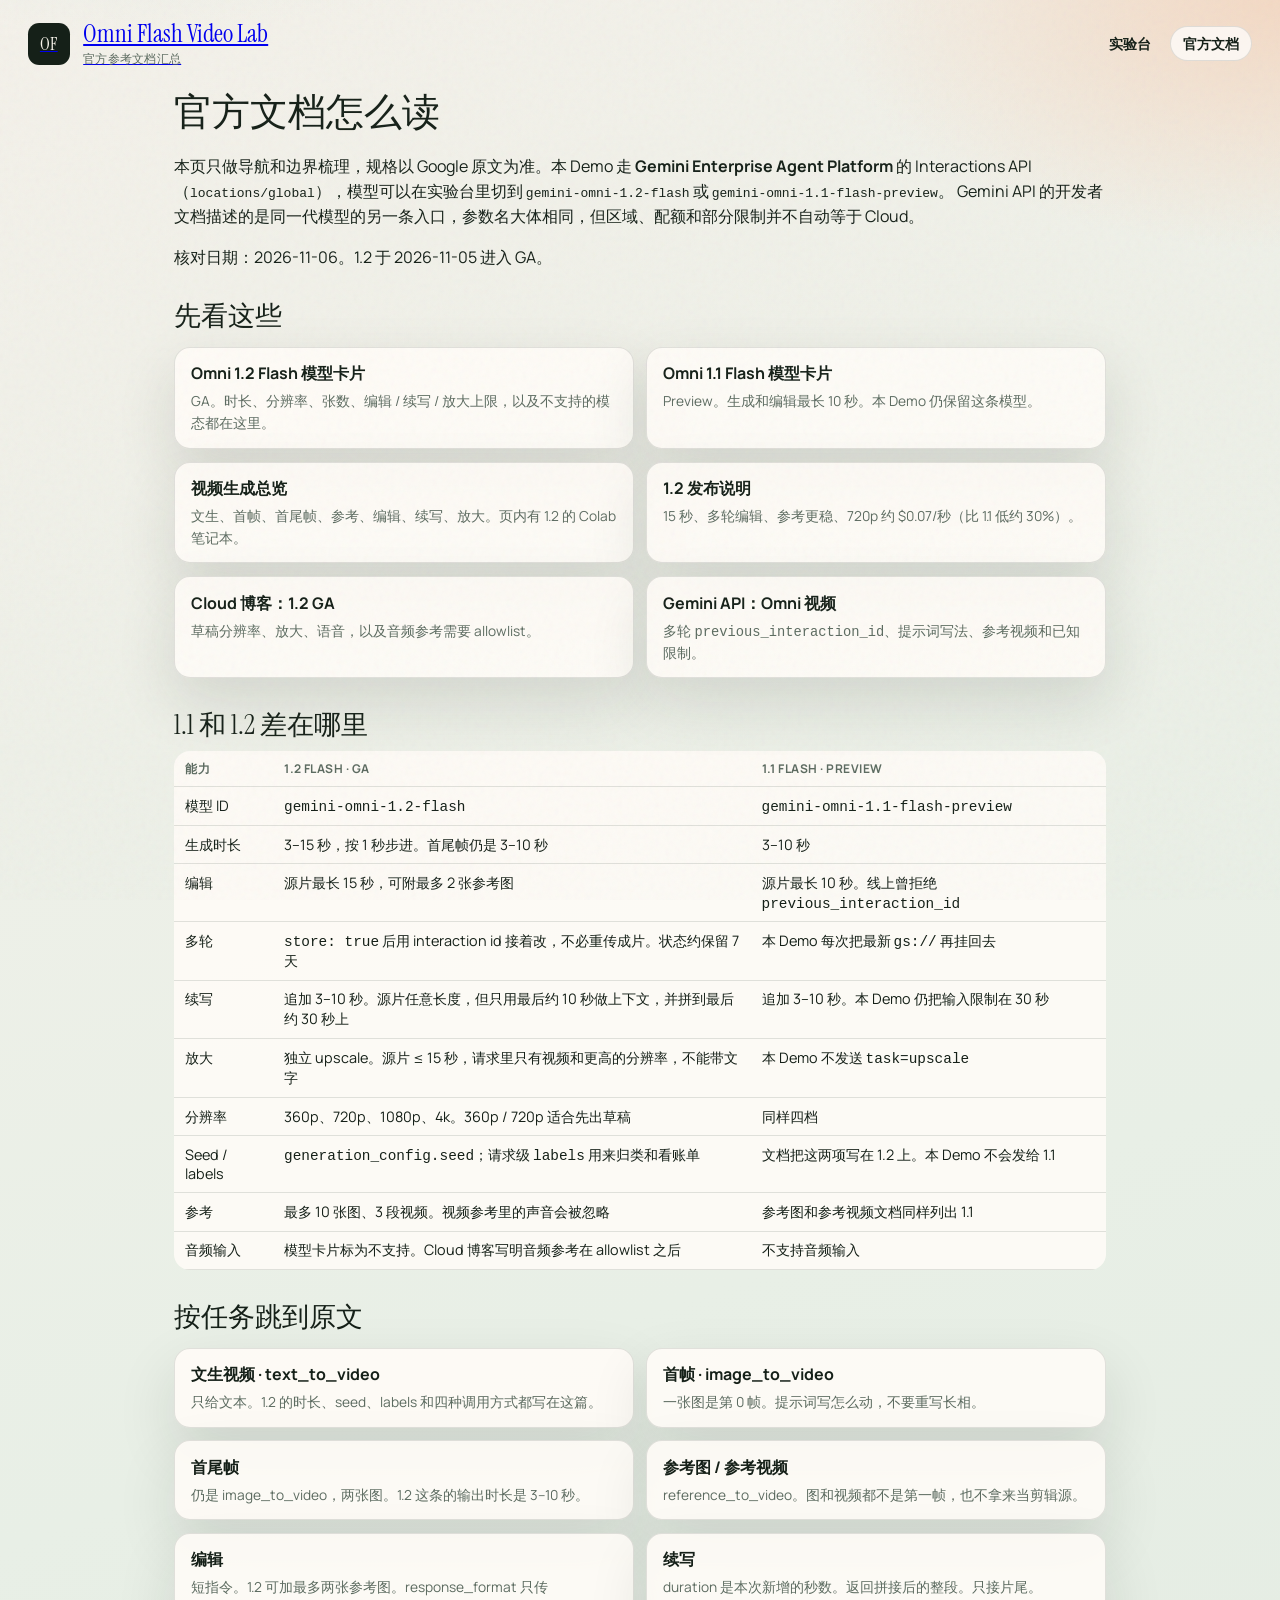
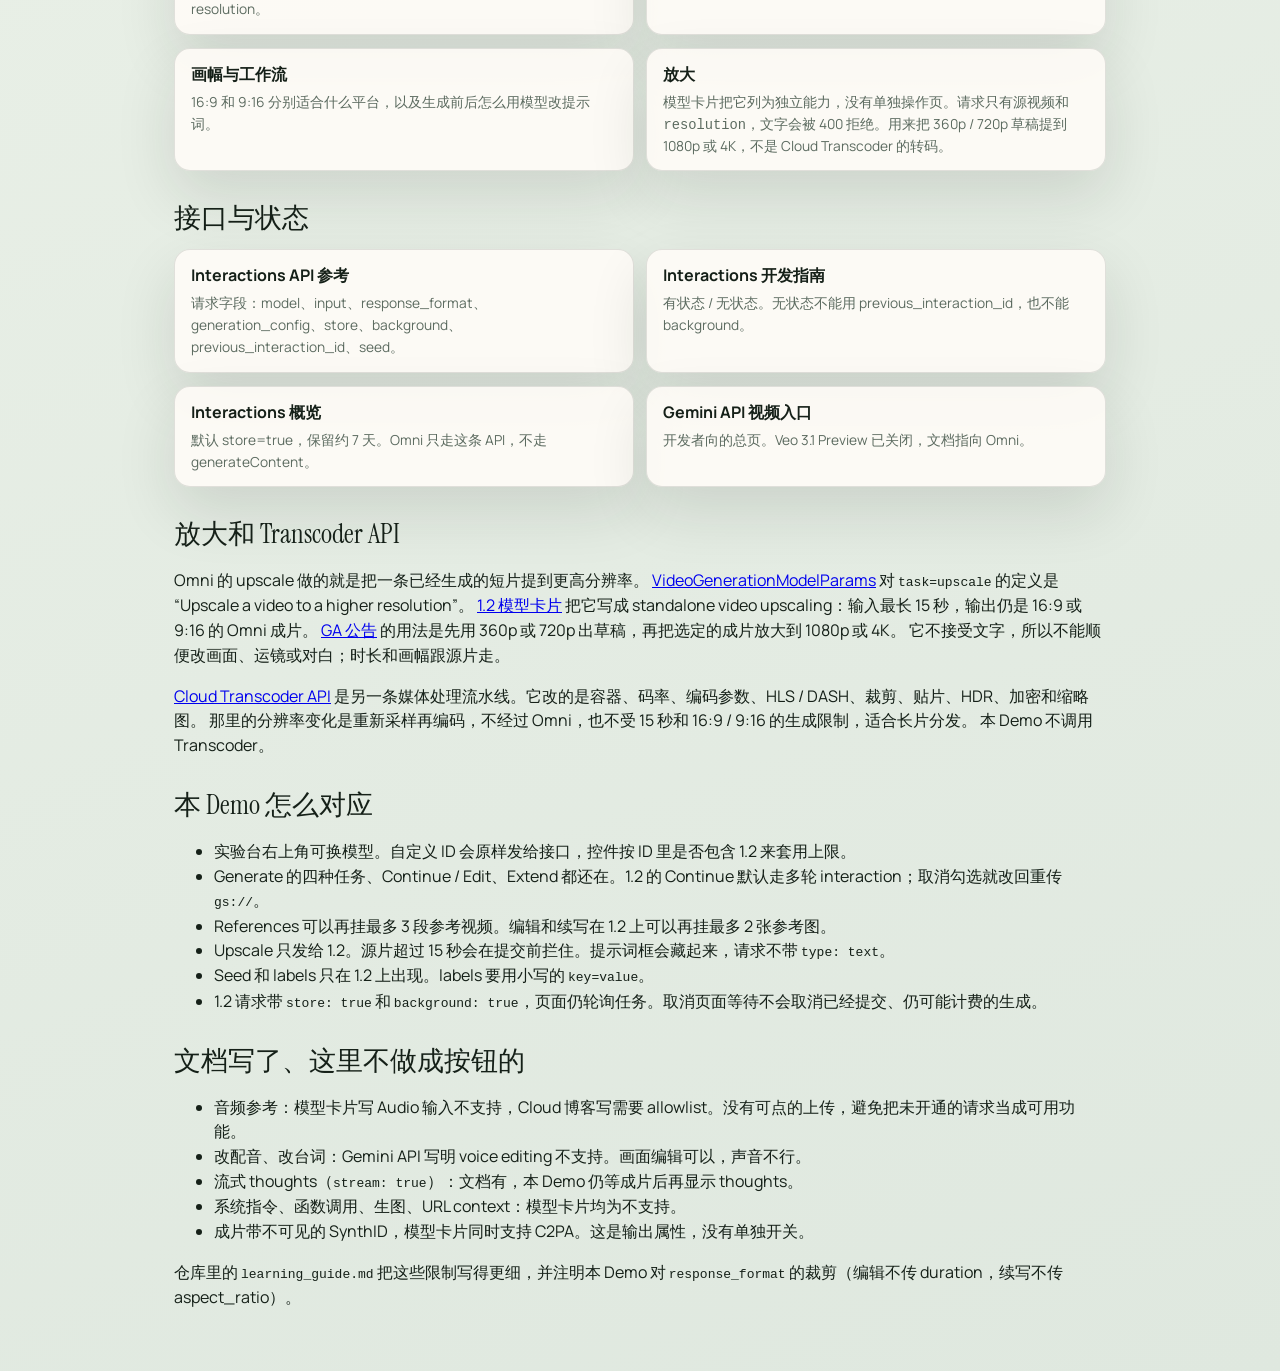
==== static/docs.html @ 8263280c "Add Omni 1.2 Flash support, docs hub, and out-of-order mode isolation. Default to gemini-omni-1.2-fl" ====
<!DOCTYPE html>
<html lang="zh-CN">
  <head>
    <meta charset="UTF-8" />
    <meta name="viewport" content="width=device-width, initial-scale=1" />
    <title>Omni 官方文档 · Video Lab</title>
    <link rel="preconnect" href="https://fonts.googleapis.com" />
    <link rel="preconnect" href="https://fonts.gstatic.com" crossorigin />
    <link
      href="https://fonts.googleapis.com/css2?family=Instrument+Serif:ital@0;1&family=Manrope:wght@400;500;600;700&display=swap"
      rel="stylesheet"
    />
    <link rel="stylesheet" href="/static/style.css?v=21" />
  </head>
  <body>
    <div class="noise" aria-hidden="true"></div>
    <header class="top">
      <div class="brand">
        <a class="brand" href="/">
          <span class="brand-mark">OF</span>
          <div>
            <p class="brand-name">Omni Flash Video Lab</p>
            <p class="brand-sub">官方参考文档汇总</p>
          </div>
        </a>
      </div>
      <nav class="site-nav" aria-label="页面">
        <a href="/">实验台</a>
        <a href="/docs" aria-current="page">官方文档</a>
      </nav>
    </header>

    <article class="docs">
      <h1>官方文档怎么读</h1>
      <p>
        本页只做导航和边界梳理，规格以 Google 原文为准。本 Demo 走
        <strong>Gemini Enterprise Agent Platform</strong> 的 Interactions API
        （<code>locations/global</code>），模型可以在实验台里切到
        <code>gemini-omni-1.2-flash</code> 或 <code>gemini-omni-1.1-flash-preview</code>。
        Gemini API 的开发者文档描述的是同一代模型的另一条入口，参数名大体相同，但区域、配额和部分限制并不自动等于 Cloud。
      </p>
      <p>
        核对日期：2026-11-06。1.2 于 2026-11-05 进入 GA。
      </p>

      <h2>先看这些</h2>
      <div class="doc-grid">
        <a class="doc-card" href="https://docs.cloud.google.com/gemini-enterprise-agent-platform/models/gemini/omni-1-2-flash" target="_blank" rel="noreferrer">
          <strong>Omni 1.2 Flash 模型卡片</strong>
          <span>GA。时长、分辨率、张数、编辑 / 续写 / 放大上限，以及不支持的模态都在这里。</span>
        </a>
        <a class="doc-card" href="https://docs.cloud.google.com/gemini-enterprise-agent-platform/models/gemini/omni-1-1-flash" target="_blank" rel="noreferrer">
          <strong>Omni 1.1 Flash 模型卡片</strong>
          <span>Preview。生成和编辑最长 10 秒。本 Demo 仍保留这条模型。</span>
        </a>
        <a class="doc-card" href="https://docs.cloud.google.com/gemini-enterprise-agent-platform/models/video/overview" target="_blank" rel="noreferrer">
          <strong>视频生成总览</strong>
          <span>文生、首帧、首尾帧、参考、编辑、续写、放大。页内有 1.2 的 Colab 笔记本。</span>
        </a>
        <a class="doc-card" href="https://blog.google/innovation-and-ai/technology/developers-tools/introducing-gemini-omni-1-2-flash/" target="_blank" rel="noreferrer">
          <strong>1.2 发布说明</strong>
          <span>15 秒、多轮编辑、参考更稳、720p 约 $0.07/秒（比 1.1 低约 30%）。</span>
        </a>
        <a class="doc-card" href="https://cloud.google.com/blog/products/ai-machine-learning/gemini-omni-1-2-flash-generally-available" target="_blank" rel="noreferrer">
          <strong>Cloud 博客：1.2 GA</strong>
          <span>草稿分辨率、放大、语音，以及音频参考需要 allowlist。</span>
        </a>
        <a class="doc-card" href="https://ai.google.dev/gemini-api/docs/omni" target="_blank" rel="noreferrer">
          <strong>Gemini API：Omni 视频</strong>
          <span>多轮 <code>previous_interaction_id</code>、提示词写法、参考视频和已知限制。</span>
        </a>
      </div>

      <h2>1.1 和 1.2 差在哪里</h2>
      <div class="table-scroll">
      <table>
        <thead>
          <tr>
            <th>能力</th>
            <th>1.2 Flash · GA</th>
            <th>1.1 Flash · Preview</th>
          </tr>
        </thead>
        <tbody>
          <tr>
            <td>模型 ID</td>
            <td><code>gemini-omni-1.2-flash</code></td>
            <td><code>gemini-omni-1.1-flash-preview</code></td>
          </tr>
          <tr>
            <td>生成时长</td>
            <td>3–15 秒，按 1 秒步进。首尾帧仍是 3–10 秒</td>
            <td>3–10 秒</td>
          </tr>
          <tr>
            <td>编辑</td>
            <td>源片最长 15 秒，可附最多 2 张参考图</td>
            <td>源片最长 10 秒。线上曾拒绝 <code>previous_interaction_id</code></td>
          </tr>
          <tr>
            <td>多轮</td>
            <td><code>store: true</code> 后用 interaction id 接着改，不必重传成片。状态约保留 7 天</td>
            <td>本 Demo 每次把最新 <code>gs://</code> 再挂回去</td>
          </tr>
          <tr>
            <td>续写</td>
            <td>追加 3–10 秒。源片任意长度，但只用最后约 10 秒做上下文，并拼到最后约 30 秒上</td>
            <td>追加 3–10 秒。本 Demo 仍把输入限制在 30 秒</td>
          </tr>
          <tr>
            <td>放大</td>
            <td>独立 upscale。源片 ≤ 15 秒，请求里只有视频和更高的分辨率，不能带文字</td>
            <td>本 Demo 不发送 <code>task=upscale</code></td>
          </tr>
          <tr>
            <td>分辨率</td>
            <td>360p、720p、1080p、4k。360p / 720p 适合先出草稿</td>
            <td>同样四档</td>
          </tr>
          <tr>
            <td>Seed / labels</td>
            <td><code>generation_config.seed</code>；请求级 <code>labels</code> 用来归类和看账单</td>
            <td>文档把这两项写在 1.2 上。本 Demo 不会发给 1.1</td>
          </tr>
          <tr>
            <td>参考</td>
            <td>最多 10 张图、3 段视频。视频参考里的声音会被忽略</td>
            <td>参考图和参考视频文档同样列出 1.1</td>
          </tr>
          <tr>
            <td>音频输入</td>
            <td>模型卡片标为不支持。Cloud 博客写明音频参考在 allowlist 之后</td>
            <td>不支持音频输入</td>
          </tr>
        </tbody>
      </table>
      </div>

      <h2>按任务跳到原文</h2>
      <div class="doc-grid">
        <a class="doc-card" href="https://docs.cloud.google.com/gemini-enterprise-agent-platform/models/video/generate-videos-from-text" target="_blank" rel="noreferrer">
          <strong>文生视频 · text_to_video</strong>
          <span>只给文本。1.2 的时长、seed、labels 和四种调用方式都写在这篇。</span>
        </a>
        <a class="doc-card" href="https://docs.cloud.google.com/gemini-enterprise-agent-platform/models/video/generate-videos-from-an-image" target="_blank" rel="noreferrer">
          <strong>首帧 · image_to_video</strong>
          <span>一张图是第 0 帧。提示词写怎么动，不要重写长相。</span>
        </a>
        <a class="doc-card" href="https://docs.cloud.google.com/gemini-enterprise-agent-platform/models/video/generate-videos-from-first-and-last-frames" target="_blank" rel="noreferrer">
          <strong>首尾帧</strong>
          <span>仍是 image_to_video，两张图。1.2 这条的输出时长是 3–10 秒。</span>
        </a>
        <a class="doc-card" href="https://docs.cloud.google.com/gemini-enterprise-agent-platform/models/video/generate-videos-from-references" target="_blank" rel="noreferrer">
          <strong>参考图 / 参考视频</strong>
          <span>reference_to_video。图和视频都不是第一帧，也不拿来当剪辑源。</span>
        </a>
        <a class="doc-card" href="https://docs.cloud.google.com/gemini-enterprise-agent-platform/models/video/edit-videos" target="_blank" rel="noreferrer">
          <strong>编辑</strong>
          <span>短指令。1.2 可加最多两张参考图。response_format 只传 resolution。</span>
        </a>
        <a class="doc-card" href="https://docs.cloud.google.com/gemini-enterprise-agent-platform/models/video/extend-videos" target="_blank" rel="noreferrer">
          <strong>续写</strong>
          <span>duration 是本次新增的秒数。返回拼接后的整段。只接片尾。</span>
        </a>
        <a class="doc-card" href="https://docs.cloud.google.com/gemini-enterprise-agent-platform/models/video/best-practice" target="_blank" rel="noreferrer">
          <strong>画幅与工作流</strong>
          <span>16:9 和 9:16 分别适合什么平台，以及生成前后怎么用模型改提示词。</span>
        </a>
        <a class="doc-card" href="https://docs.cloud.google.com/gemini-enterprise-agent-platform/models/video/overview" target="_blank" rel="noreferrer">
          <strong>放大</strong>
          <span>模型卡片把它列为独立能力，没有单独操作页。请求只有源视频和 <code>resolution</code>，文字会被 400 拒绝。用来把 360p / 720p 草稿提到 1080p 或 4K，不是 Cloud Transcoder 的转码。</span>
        </a>
      </div>

      <h2>接口与状态</h2>
      <div class="doc-grid">
        <a class="doc-card" href="https://docs.cloud.google.com/gemini-enterprise-agent-platform/reference/models/interactions-api" target="_blank" rel="noreferrer">
          <strong>Interactions API 参考</strong>
          <span>请求字段：model、input、response_format、generation_config、store、background、previous_interaction_id、seed。</span>
        </a>
        <a class="doc-card" href="https://docs.cloud.google.com/gemini-enterprise-agent-platform/models/capabilities/interactions/developer-guide" target="_blank" rel="noreferrer">
          <strong>Interactions 开发指南</strong>
          <span>有状态 / 无状态。无状态不能用 previous_interaction_id，也不能 background。</span>
        </a>
        <a class="doc-card" href="https://docs.cloud.google.com/gemini-enterprise-agent-platform/models/capabilities/interactions" target="_blank" rel="noreferrer">
          <strong>Interactions 概览</strong>
          <span>默认 store=true，保留约 7 天。Omni 只走这条 API，不走 generateContent。</span>
        </a>
        <a class="doc-card" href="https://ai.google.dev/gemini-api/docs/video" target="_blank" rel="noreferrer">
          <strong>Gemini API 视频入口</strong>
          <span>开发者向的总页。Veo 3.1 Preview 已关闭，文档指向 Omni。</span>
        </a>
      </div>

      <h2>放大和 Transcoder API</h2>
      <p>
        Omni 的 upscale 做的就是把一条已经生成的短片提到更高分辨率。
        <a href="https://docs.cloud.google.com/gemini-enterprise-agent-platform/reference/rest/Shared.Types/VideoGenerationModelParams" target="_blank" rel="noreferrer">VideoGenerationModelParams</a>
        对 <code>task=upscale</code> 的定义是 “Upscale a video to a higher resolution”。
        <a href="https://docs.cloud.google.com/gemini-enterprise-agent-platform/models/gemini/omni-1-2-flash" target="_blank" rel="noreferrer">1.2 模型卡片</a>
        把它写成 standalone video upscaling：输入最长 15 秒，输出仍是 16:9 或 9:16 的 Omni 成片。
        <a href="https://cloud.google.com/blog/products/ai-machine-learning/gemini-omni-1-2-flash-generally-available" target="_blank" rel="noreferrer">GA 公告</a>
        的用法是先用 360p 或 720p 出草稿，再把选定的成片放大到 1080p 或 4K。
        它不接受文字，所以不能顺便改画面、运镜或对白；时长和画幅跟源片走。
      </p>
      <p>
        <a href="https://docs.cloud.google.com/transcoder/docs/concepts/overview" target="_blank" rel="noreferrer">Cloud Transcoder API</a>
        是另一条媒体处理流水线。它改的是容器、码率、编码参数、HLS / DASH、裁剪、贴片、HDR、加密和缩略图。
        那里的分辨率变化是重新采样再编码，不经过 Omni，也不受 15 秒和 16:9 / 9:16 的生成限制，适合长片分发。
        本 Demo 不调用 Transcoder。
      </p>

      <h2>本 Demo 怎么对应</h2>
      <ul>
        <li>实验台右上角可换模型。自定义 ID 会原样发给接口，控件按 ID 里是否包含 1.2 来套用上限。</li>
        <li>Generate 的四种任务、Continue / Edit、Extend 都还在。1.2 的 Continue 默认走多轮 interaction；取消勾选就改回重传 <code>gs://</code>。</li>
        <li>References 可以再挂最多 3 段参考视频。编辑和续写在 1.2 上可以再挂最多 2 张参考图。</li>
        <li>Upscale 只发给 1.2。源片超过 15 秒会在提交前拦住。提示词框会藏起来，请求不带 <code>type: text</code>。</li>
        <li>Seed 和 labels 只在 1.2 上出现。labels 要用小写的 <code>key=value</code>。</li>
        <li>1.2 请求带 <code>store: true</code> 和 <code>background: true</code>，页面仍轮询任务。取消页面等待不会取消已经提交、仍可能计费的生成。</li>
      </ul>

      <h2>文档写了、这里不做成按钮的</h2>
      <ul>
        <li>音频参考：模型卡片写 Audio 输入不支持，Cloud 博客写需要 allowlist。没有可点的上传，避免把未开通的请求当成可用功能。</li>
        <li>改配音、改台词：Gemini API 写明 voice editing 不支持。画面编辑可以，声音不行。</li>
        <li>流式 thoughts（<code>stream: true</code>）：文档有，本 Demo 仍等成片后再显示 thoughts。</li>
        <li>系统指令、函数调用、生图、URL context：模型卡片均为不支持。</li>
        <li>成片带不可见的 SynthID，模型卡片同时支持 C2PA。这是输出属性，没有单独开关。</li>
      </ul>

      <p>
        仓库里的 <code>learning_guide.md</code> 把这些限制写得更细，并注明本 Demo 对
        <code>response_format</code> 的裁剪（编辑不传 duration，续写不传 aspect_ratio）。
      </p>
    </article>
  </body>
</html>
---- static/style.css ----
:root {
  --ink: #152018;
  --muted: #5c6b60;
  --paper: #e8efe6;
  --panel: rgba(255, 252, 247, 0.88);
  --line: rgba(21, 32, 24, 0.12);
  --accent: #0f6b5c;
  --accent-2: #c45c26;
  --shadow: 0 24px 60px rgba(21, 32, 24, 0.12);
  --radius: 18px;
  --font-display: "Instrument Serif", Georgia, serif;
  --font-body: "Manrope", system-ui, sans-serif;
}

* {
  box-sizing: border-box;
}

/* Class-level `display` beats the hidden attribute's UA style — force it back. */
[hidden] {
  display: none !important;
}

.suggestions {
  margin-top: 14px;
}
.suggestions-title {
  margin: 0 0 8px;
  font-size: 12px;
  opacity: 0.65;
}
.bubbles {
  display: flex;
  flex-wrap: wrap;
  gap: 8px;
}
.bubble {
  position: relative;
  display: inline-flex;
  align-items: center;
  gap: 8px;
  max-width: 100%;
  padding: 8px 14px;
  border: 1px solid rgba(255, 255, 255, 0.14);
  border-radius: 16px 16px 16px 4px;
  background: rgba(255, 255, 255, 0.05);
  color: inherit;
  font: inherit;
  font-size: 12px;
  text-align: left;
  cursor: pointer;
  transition: border-color 0.15s ease, background 0.15s ease, transform 0.15s ease;
}
.bubble:hover {
  border-color: rgba(120, 190, 255, 0.55);
  background: rgba(120, 190, 255, 0.1);
  transform: translateY(-1px);
}
.bubble .bubble-mode {
  flex: none;
  padding: 1px 7px;
  border-radius: 999px;
  font-size: 10px;
  letter-spacing: 0.04em;
  text-transform: uppercase;
  background: rgba(255, 255, 255, 0.1);
  opacity: 0.8;
}
.bubble .bubble-text {
  overflow: hidden;
  text-overflow: ellipsis;
  white-space: nowrap;
  max-width: 260px;
}

.comparison {
  margin-top: 22px;
}
.comparison-head {
  display: flex;
  align-items: center;
  justify-content: space-between;
  gap: 12px;
}
.comparison-tools {
  display: flex;
  gap: 8px;
}
.comparison-grid {
  display: grid;
  grid-template-columns: repeat(auto-fit, minmax(220px, 1fr));
  gap: 12px;
  margin-top: 10px;
}
.clip-card {
  margin: 0;
  padding: 10px;
  border: 1px solid rgba(255, 255, 255, 0.1);
  border-radius: 12px;
  background: rgba(255, 255, 255, 0.03);
}
.clip-card.current {
  border-color: rgba(120, 190, 255, 0.55);
  background: rgba(120, 190, 255, 0.08);
}
.clip-card figcaption {
  display: flex;
  align-items: baseline;
  justify-content: space-between;
  gap: 8px;
  margin-bottom: 8px;
  font-size: 12px;
}
.clip-card figcaption span {
  opacity: 0.6;
}
.clip-card video {
  width: 100%;
  border-radius: 8px;
  display: block;
  background: #000;
}
.clip-prompt {
  margin: 8px 0 0;
  font-size: 11px;
  line-height: 1.5;
  opacity: 0.65;
  display: -webkit-box;
  -webkit-line-clamp: 3;
  -webkit-box-orient: vertical;
  overflow: hidden;
}
button:disabled {
  opacity: 0.4;
  cursor: not-allowed;
}

html,
body {
  margin: 0;
  min-height: 100%;
}

body {
  font-family: var(--font-body);
  color: var(--ink);
  background:
    radial-gradient(1200px 600px at 10% -10%, #d7ebe3 0%, transparent 55%),
    radial-gradient(900px 500px at 100% 0%, #f3d9c4 0%, transparent 50%),
    linear-gradient(160deg, #f4f1ea 0%, var(--paper) 45%, #dfe8df 100%);
}

.noise {
  pointer-events: none;
  position: fixed;
  inset: 0;
  opacity: 0.04;
  background-image: url("data:image/svg+xml,%3Csvg viewBox='0 0 200 200' xmlns='http://www.w3.org/2000/svg'%3E%3Cfilter id='n'%3E%3CfeTurbulence type='fractalNoise' baseFrequency='0.85' numOctaves='4' stitchTiles='stitch'/%3E%3C/filter%3E%3Crect width='100%25' height='100%25' filter='url(%23n)'/%3E%3C/svg%3E");
  z-index: 0;
}

.top,
.layout {
  position: relative;
  z-index: 1;
}

.top {
  display: flex;
  justify-content: space-between;
  align-items: center;
  gap: 1rem;
  padding: 1.25rem 1.75rem 0.5rem;
}

.brand {
  display: flex;
  gap: 0.85rem;
  align-items: center;
}

.brand-mark {
  width: 2.6rem;
  height: 2.6rem;
  border-radius: 0.7rem;
  display: grid;
  place-items: center;
  background: var(--ink);
  color: #f7f3ea;
  font-family: var(--font-display);
  font-size: 1.15rem;
  letter-spacing: 0.02em;
}

.brand-name {
  margin: 0;
  font-family: var(--font-display);
  font-size: 1.55rem;
  line-height: 1.1;
}

.brand-sub {
  margin: 0.15rem 0 0;
  color: var(--muted);
  font-size: 0.78rem;
  letter-spacing: 0.02em;
}

.health {
  font-size: 0.82rem;
  color: var(--muted);
  padding: 0.45rem 0.75rem;
  border: 1px solid var(--line);
  border-radius: 999px;
  background: rgba(255, 255, 255, 0.55);
}

.health.ok {
  color: var(--accent);
  border-color: rgba(15, 107, 92, 0.35);
}

.health.bad {
  color: #9b2c2c;
  border-color: rgba(155, 44, 44, 0.3);
}

.layout {
  display: grid;
  grid-template-columns: 1.05fr 0.95fr;
  gap: 1.25rem;
  padding: 1rem 1.75rem 2rem;
  max-width: 1280px;
  margin: 0 auto;
}

.panel {
  background: var(--panel);
  border: 1px solid var(--line);
  border-radius: var(--radius);
  box-shadow: var(--shadow);
  backdrop-filter: blur(10px);
  padding: 1.25rem 1.35rem 1.4rem;
}

.panel-head {
  display: flex;
  align-items: baseline;
  justify-content: space-between;
  gap: 1rem;
  margin-bottom: 1rem;
}

.panel-head h1,
.refs-head h2,
.meta-block h2,
.history h2 {
  margin: 0;
  font-family: var(--font-display);
  font-weight: 400;
  letter-spacing: -0.02em;
}

.panel-head h1 {
  font-size: 2rem;
}

.refs-head {
  display: flex;
  align-items: center;
  justify-content: space-between;
  margin: 1.1rem 0 0.35rem;
}

.refs-head h2,
.meta-block h2,
.history h2 {
  font-size: 1.25rem;
}

.field {
  display: flex;
  flex-direction: column;
  gap: 0.4rem;
  margin-bottom: 0.85rem;
}

.field span {
  font-size: 0.78rem;
  font-weight: 600;
  letter-spacing: 0.04em;
  text-transform: uppercase;
  color: var(--muted);
}

textarea,
select,
input[type="url"] {
  width: 100%;
  border: 1px solid var(--line);
  border-radius: 12px;
  background: rgba(255, 255, 255, 0.72);
  color: var(--ink);
  font: inherit;
  padding: 0.75rem 0.85rem;
}

textarea {
  resize: vertical;
  min-height: 160px;
  line-height: 1.45;
}

textarea:focus,
select:focus,
input[type="url"]:focus {
  outline: 2px solid rgba(15, 107, 92, 0.35);
  border-color: rgba(15, 107, 92, 0.45);
}

.grid-3 {
  display: grid;
  grid-template-columns: repeat(3, 1fr);
  gap: 0.75rem;
}

.toggles {
  display: flex;
  flex-wrap: wrap;
  gap: 0.85rem 1.25rem;
  margin: 0.2rem 0 0.4rem;
}

.check {
  display: inline-flex;
  align-items: center;
  gap: 0.4rem;
  font-size: 0.9rem;
  color: var(--ink);
}

.hint {
  margin: 0 0 0.75rem;
  color: var(--muted);
  font-size: 0.82rem;
  line-height: 1.4;
}

.image-list {
  display: flex;
  flex-direction: column;
  gap: 0.65rem;
}

.image-row {
  display: grid;
  grid-template-columns: 72px 1fr auto;
  gap: 0.65rem;
  align-items: center;
  padding: 0.55rem;
  border: 1px solid var(--line);
  border-radius: 14px;
  background: rgba(255, 255, 255, 0.5);
}

.thumb {
  width: 72px;
  height: 72px;
  border-radius: 10px;
  object-fit: cover;
  background: #d5ddd4;
}

.thumb.placeholder {
  display: grid;
  place-items: center;
  color: var(--muted);
  font-size: 0.72rem;
  text-align: center;
  padding: 0.25rem;
}

.image-row .idx {
  font-size: 0.72rem;
  font-weight: 700;
  color: var(--accent);
  margin-bottom: 0.25rem;
}

.hint.tight {
  margin-top: 0.25rem;
  margin-bottom: 0.35rem;
}

.site-nav {
  display: flex;
  gap: 0.4rem;
  margin-left: auto;
}

.site-nav a {
  color: var(--ink);
  text-decoration: none;
  font-size: 0.86rem;
  font-weight: 650;
  padding: 0.4rem 0.75rem;
  border-radius: 999px;
  border: 1px solid transparent;
}

.site-nav a[aria-current="page"],
.site-nav a:hover {
  border-color: var(--line);
  background: rgba(255, 255, 255, 0.7);
}

.model-bar {
  display: grid;
  grid-template-columns: minmax(0, 1.4fr) minmax(0, 1fr);
  gap: 0.75rem;
  margin-bottom: 0.35rem;
}

.advanced {
  margin: 0.2rem 0 0.9rem;
  padding: 0.55rem 0.8rem 0.7rem;
  border: 1px solid var(--line);
  border-radius: 14px;
  background: rgba(255, 255, 255, 0.46);
}

.advanced summary {
  cursor: pointer;
  font-size: 0.84rem;
  font-weight: 700;
}

.advanced-grid {
  margin-top: 0.7rem;
}

.stateful-check {
  align-self: end;
  margin-bottom: 0.35rem;
}

.docs {
  max-width: 980px;
  margin: 0 auto;
  padding: 0.5rem 1.5rem 3rem;
}

.docs h1 {
  font-family: var(--font-display);
  font-size: 2.4rem;
  font-weight: 400;
  margin: 0.2rem 0 0.4rem;
}

.docs h2 {
  font-family: var(--font-display);
  font-size: 1.7rem;
  font-weight: 400;
  margin: 1.8rem 0 0.5rem;
}

.docs p,
.docs li {
  line-height: 1.55;
}

.doc-grid {
  display: grid;
  grid-template-columns: 1fr 1fr;
  gap: 0.8rem;
  margin: 0.8rem 0 1rem;
}

.doc-card {
  display: block;
  padding: 0.9rem 1rem;
  border-radius: 16px;
  background: var(--panel);
  border: 1px solid var(--line);
  color: inherit;
  text-decoration: none;
  box-shadow: var(--shadow);
}

.doc-card strong {
  display: block;
  margin-bottom: 0.25rem;
}

.doc-card span {
  color: var(--muted);
  font-size: 0.86rem;
}

.table-scroll {
  max-width: 100%;
  overflow-x: auto;
}

.docs {
  overflow-wrap: anywhere;
}

.docs table {
  width: 100%;
  min-width: 640px;
  border-collapse: collapse;
  background: var(--panel);
  border-radius: 16px;
  overflow: hidden;
  font-size: 0.9rem;
}

.docs th,
.docs td {
  text-align: left;
  padding: 0.55rem 0.7rem;
  border-bottom: 1px solid var(--line);
  vertical-align: top;
}

.docs th {
  font-size: 0.75rem;
  letter-spacing: 0.04em;
  text-transform: uppercase;
  color: var(--muted);
}

.mode-tabs {
  display: flex;
  flex-wrap: wrap;
  gap: 0.4rem;
  margin: 0.35rem 0 0.85rem;
}

.mode-tab {
  border: 1px solid var(--line);
  background: rgba(255, 255, 255, 0.5);
  color: var(--muted);
  font: inherit;
  font-size: 0.82rem;
  font-weight: 600;
  padding: 0.45rem 0.75rem;
  border-radius: 999px;
  cursor: pointer;
}

.mode-tab.active {
  background: var(--ink);
  color: #f7f3ea;
  border-color: var(--ink);
}

.gen-tabs {
  margin-top: -0.35rem;
}

.guide-task {
  margin: 0 0 0.45rem;
  font-size: 0.75rem;
  color: var(--muted);
}

.guide-task code {
  font-size: 0.75rem;
  padding: 0.1rem 0.4rem;
  border-radius: 6px;
  background: rgba(15, 107, 92, 0.1);
}

.example-row {
  margin: 0 0 0.95rem;
}

.example-label {
  margin: 0 0 0.4rem;
  font-size: 0.72rem;
  font-weight: 700;
  letter-spacing: 0.06em;
  text-transform: uppercase;
  color: var(--muted);
}

.example-chips {
  display: flex;
  flex-wrap: wrap;
  gap: 0.4rem;
}

.example-chip {
  border: 1px dashed var(--line);
  background: rgba(255, 255, 255, 0.55);
  color: var(--ink);
  font: inherit;
  font-size: 0.78rem;
  font-weight: 600;
  padding: 0.35rem 0.7rem;
  border-radius: 999px;
  cursor: pointer;
}

.example-chip:hover,
.example-chip.active {
  border-style: solid;
  border-color: var(--accent);
  background: rgba(15, 107, 92, 0.1);
  color: var(--accent);
}

.refs-actions {
  display: flex;
  flex-wrap: wrap;
  gap: 0.35rem;
}

.image-row {
  display: grid;
  grid-template-columns: 72px 1fr auto;
  gap: 0.65rem;
  align-items: center;
  padding: 0.55rem;
  border: 1px solid var(--line);
  border-radius: 14px;
  background: rgba(255, 255, 255, 0.5);
}

.image-row .mid {
  min-width: 0;
}

.image-row .file-name {
  margin: 0.25rem 0 0;
  font-size: 0.72rem;
  color: var(--muted);
  overflow: hidden;
  text-overflow: ellipsis;
  white-space: nowrap;
}

.row-actions {
  display: flex;
  flex-direction: column;
  gap: 0.3rem;
}

input[type="url"] {
  width: 100%;
}

.guide {
  margin: 0 0 1rem;
  padding: 0.85rem 1rem;
  border-radius: 14px;
  border: 1px solid rgba(15, 107, 92, 0.22);
  background: linear-gradient(
    135deg,
    rgba(15, 107, 92, 0.08),
    rgba(255, 252, 247, 0.7)
  );
}

.guide-title {
  margin: 0 0 0.45rem;
  font-family: var(--font-display);
  font-size: 1.15rem;
  color: var(--ink);
}

.guide-steps {
  margin: 0;
  padding-left: 1.15rem;
  color: var(--muted);
  font-size: 0.86rem;
  line-height: 1.55;
}

.guide-note {
  margin: 0.55rem 0 0;
  font-size: 0.82rem;
  color: var(--accent-2);
  line-height: 1.45;
}

.source-box {
  display: grid;
  gap: 0.65rem;
  margin-bottom: 0.85rem;
}

.source-box input[readonly] {
  opacity: 0.85;
}

.result-actions {
  display: flex;
  flex-wrap: wrap;
  gap: 0.45rem;
  margin-top: 0.75rem;
}

.actions {
  margin-top: 1.15rem;
  display: flex;
  align-items: center;
  gap: 1rem;
  flex-wrap: wrap;
}

.primary,
.ghost {
  border: none;
  cursor: pointer;
  font: inherit;
  font-weight: 600;
  border-radius: 999px;
  transition: transform 0.15s ease, opacity 0.15s ease, background 0.15s ease;
}

.primary {
  background: var(--ink);
  color: #f7f3ea;
  padding: 0.85rem 1.4rem;
}

.primary:hover:not(:disabled) {
  transform: translateY(-1px);
  background: #0d1711;
}

.primary:disabled {
  opacity: 0.55;
  cursor: not-allowed;
}

.ghost {
  background: transparent;
  color: var(--accent);
  padding: 0.4rem 0.7rem;
  border: 1px solid rgba(15, 107, 92, 0.25);
}

.ghost:hover {
  background: rgba(15, 107, 92, 0.08);
}

.ghost.danger {
  color: #9b2c2c;
  border-color: rgba(155, 44, 44, 0.25);
}

.status-line {
  margin: 0;
  color: var(--muted);
  font-size: 0.9rem;
}

.job-id {
  font-size: 0.8rem;
  color: var(--muted);
  font-variant-numeric: tabular-nums;
}

.stage {
  position: relative;
  min-height: 280px;
  border-radius: 16px;
  overflow: hidden;
  background:
    linear-gradient(180deg, rgba(21, 32, 24, 0.92), rgba(21, 32, 24, 0.82)),
    repeating-linear-gradient(
      90deg,
      transparent,
      transparent 11px,
      rgba(255, 255, 255, 0.03) 11px,
      rgba(255, 255, 255, 0.03) 12px
    );
  border: 1px solid rgba(21, 32, 24, 0.35);
  display: grid;
  place-items: center;
}

.stage-empty {
  text-align: center;
  padding: 2rem;
  color: #d7e0d6;
  max-width: 28rem;
}

.stage-title {
  font-family: var(--font-display);
  font-size: 1.8rem;
  margin: 0 0 0.5rem;
  color: #f4efe4;
}

.stage-copy {
  margin: 0;
  color: rgba(215, 224, 214, 0.78);
  line-height: 1.5;
  font-size: 0.92rem;
}

#player {
  width: 100%;
  max-height: 420px;
  background: #000;
}

.meta-block,
.history {
  margin-top: 1.1rem;
}

pre {
  margin: 0.5rem 0 0;
  padding: 0.85rem 0.95rem;
  border-radius: 12px;
  background: rgba(21, 32, 24, 0.05);
  border: 1px solid var(--line);
  white-space: pre-wrap;
  word-break: break-word;
  font-size: 0.78rem;
  line-height: 1.45;
  max-height: 180px;
  overflow: auto;
}

#jobList {
  list-style: none;
  margin: 0.55rem 0 0;
  padding: 0;
  display: flex;
  flex-direction: column;
  gap: 0.4rem;
}

#jobList li {
  display: flex;
  justify-content: space-between;
  gap: 0.75rem;
  padding: 0.55rem 0.7rem;
  border-radius: 10px;
  border: 1px solid var(--line);
  background: rgba(255, 255, 255, 0.45);
  cursor: pointer;
  font-size: 0.85rem;
}

#jobList li:hover {
  border-color: rgba(15, 107, 92, 0.35);
}

#jobList .tag {
  color: var(--muted);
  font-variant-numeric: tabular-nums;
}

#jobList .tag.completed {
  color: var(--accent);
}

#jobList .tag.failed {
  color: #9b2c2c;
}

@media (max-width: 960px) {
  .layout {
    grid-template-columns: 1fr;
    padding: 1rem;
  }

  .top {
    padding: 1rem 1rem 0.25rem;
    align-items: flex-start;
    flex-direction: column;
  }

  .grid-3,
  .model-bar,
  .doc-grid {
    grid-template-columns: 1fr;
  }

  .site-nav {
    margin-left: 0;
  }
}
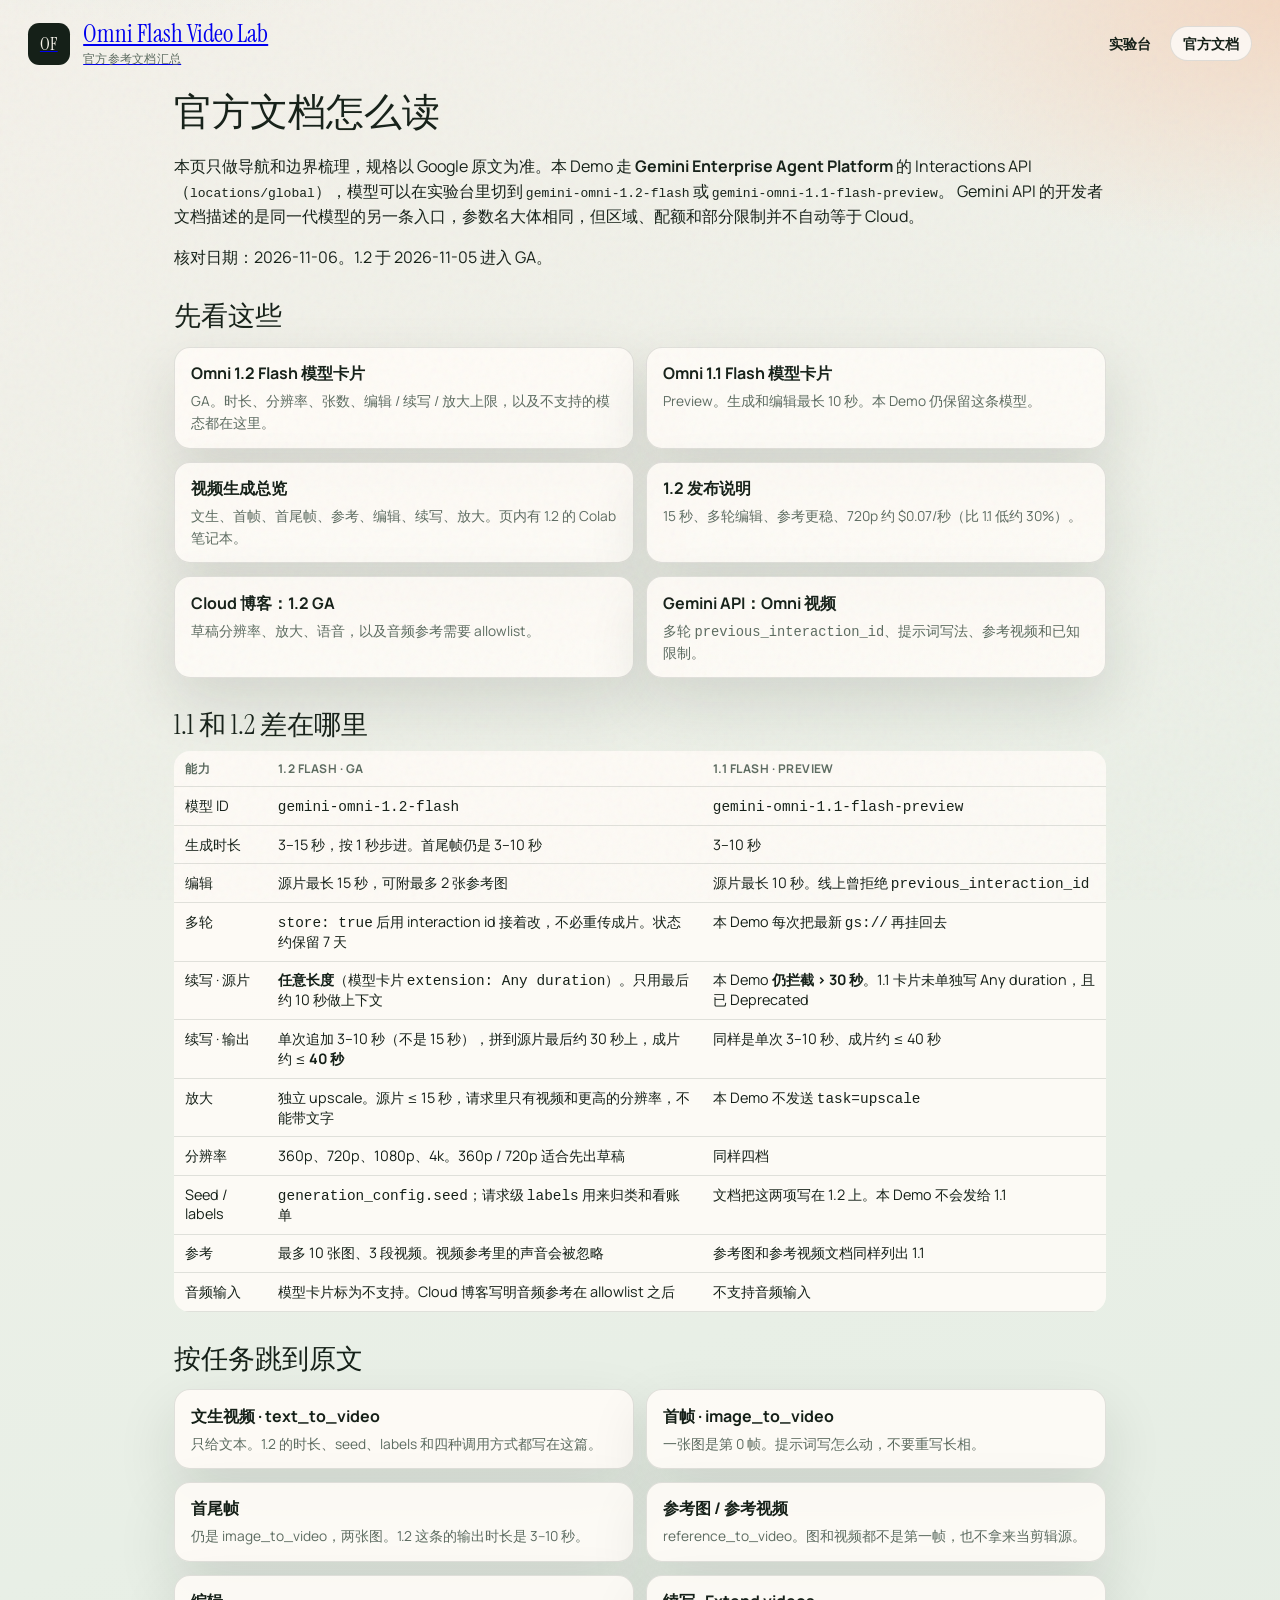
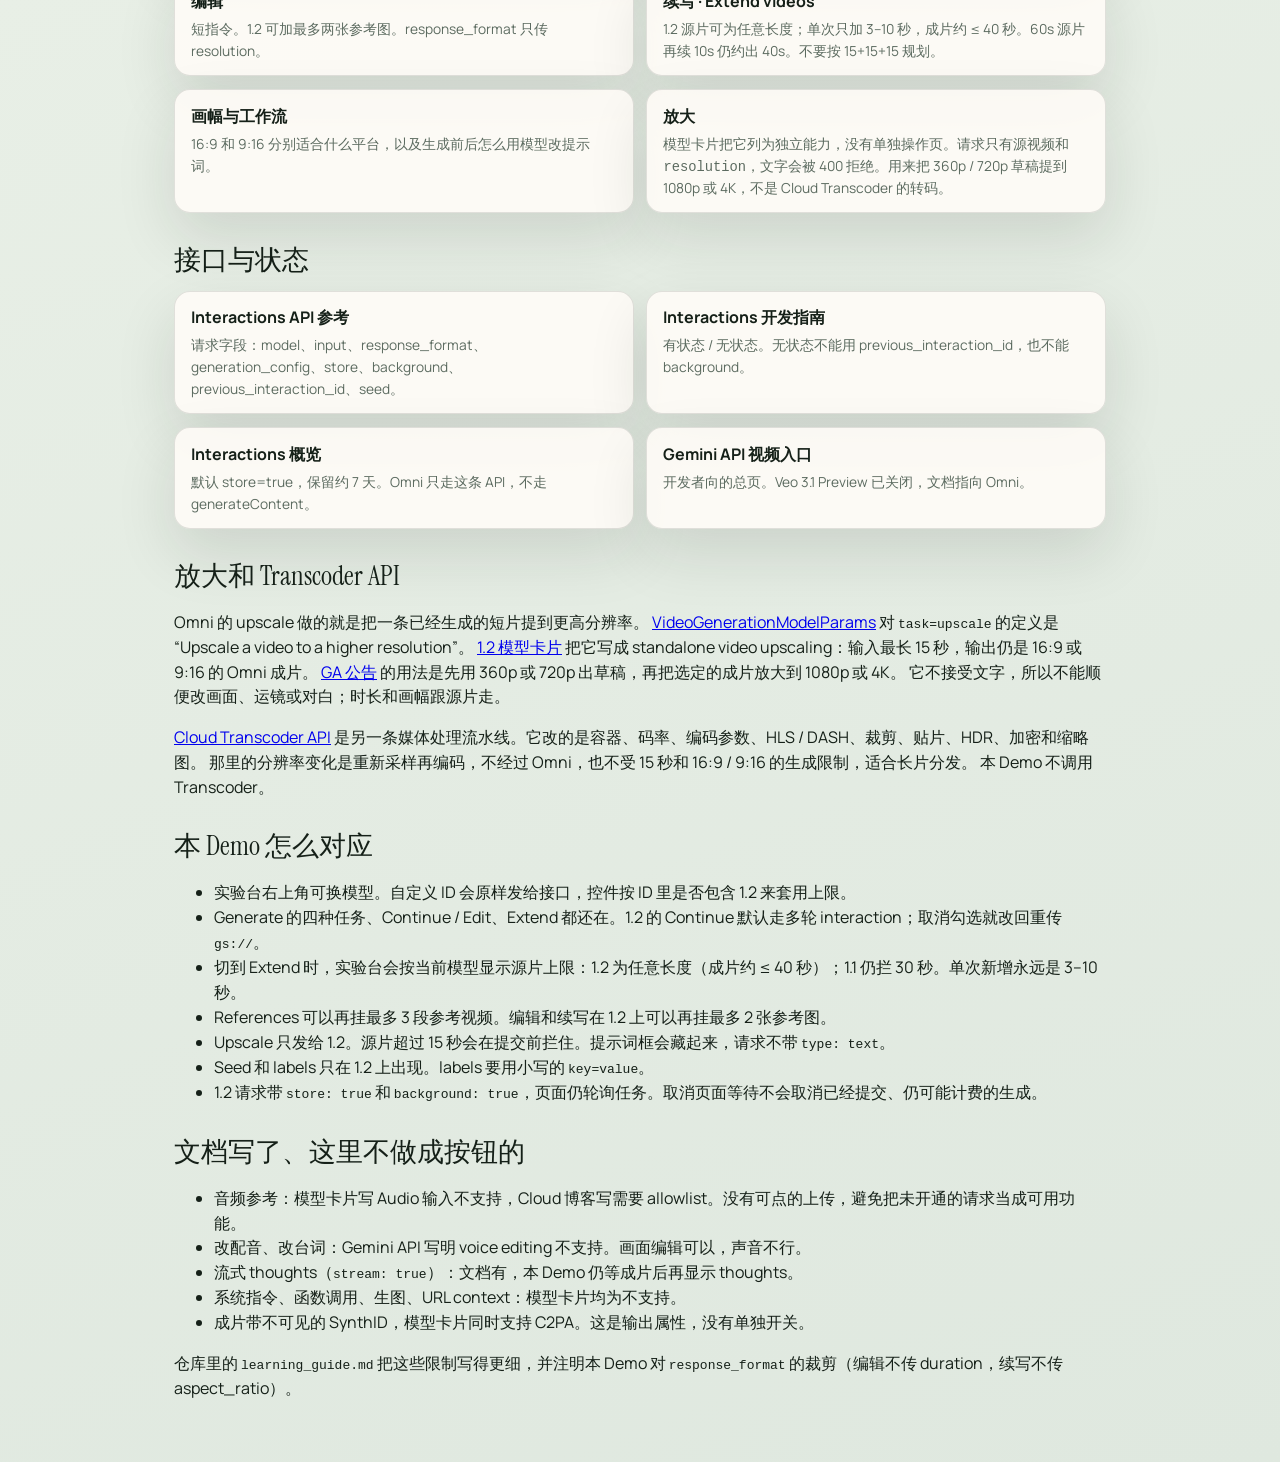
==== commit d63d2583: "Document and surface the 1.2 vs 1.1 extend input limit. Make the any-length-in / ~40s-out rule visib" ====
--- a/static/docs.html
+++ b/static/docs.html
@@ -103,9 +103,14 @@
             <td>本 Demo 每次把最新 <code>gs://</code> 再挂回去</td>
           </tr>
           <tr>
-            <td>续写</td>
-            <td>追加 3–10 秒。源片任意长度，但只用最后约 10 秒做上下文，并拼到最后约 30 秒上</td>
-            <td>追加 3–10 秒。本 Demo 仍把输入限制在 30 秒</td>
+            <td>续写 · 源片</td>
+            <td><strong>任意长度</strong>（模型卡片 <code>extension: Any duration</code>）。只用最后约 10 秒做上下文</td>
+            <td>本 Demo <strong>仍拦截 &gt; 30 秒</strong>。1.1 卡片未单独写 Any duration，且已 Deprecated</td>
+          </tr>
+          <tr>
+            <td>续写 · 输出</td>
+            <td>单次追加 3–10 秒（不是 15 秒），拼到源片最后约 30 秒上，成片约 ≤ <strong>40 秒</strong></td>
+            <td>同样是单次 3–10 秒、成片约 ≤ 40 秒</td>
           </tr>
           <tr>
             <td>放大</td>
@@ -159,8 +164,8 @@
           <span>短指令。1.2 可加最多两张参考图。response_format 只传 resolution。</span>
         </a>
         <a class="doc-card" href="https://docs.cloud.google.com/gemini-enterprise-agent-platform/models/video/extend-videos" target="_blank" rel="noreferrer">
-          <strong>续写</strong>
-          <span>duration 是本次新增的秒数。返回拼接后的整段。只接片尾。</span>
+          <strong>续写 · Extend videos</strong>
+          <span>1.2 源片可为任意长度；单次只加 3–10 秒，成片约 ≤ 40 秒。60s 源片再续 10s 仍约出 40s。不要按 15+15+15 规划。</span>
         </a>
         <a class="doc-card" href="https://docs.cloud.google.com/gemini-enterprise-agent-platform/models/video/best-practice" target="_blank" rel="noreferrer">
           <strong>画幅与工作流</strong>
@@ -214,6 +219,7 @@
       <ul>
         <li>实验台右上角可换模型。自定义 ID 会原样发给接口，控件按 ID 里是否包含 1.2 来套用上限。</li>
         <li>Generate 的四种任务、Continue / Edit、Extend 都还在。1.2 的 Continue 默认走多轮 interaction；取消勾选就改回重传 <code>gs://</code>。</li>
+        <li>切到 Extend 时，实验台会按当前模型显示源片上限：1.2 为任意长度（成片约 ≤ 40 秒）；1.1 仍拦 30 秒。单次新增永远是 3–10 秒。</li>
         <li>References 可以再挂最多 3 段参考视频。编辑和续写在 1.2 上可以再挂最多 2 张参考图。</li>
         <li>Upscale 只发给 1.2。源片超过 15 秒会在提交前拦住。提示词框会藏起来，请求不带 <code>type: text</code>。</li>
         <li>Seed 和 labels 只在 1.2 上出现。labels 要用小写的 <code>key=value</code>。</li>
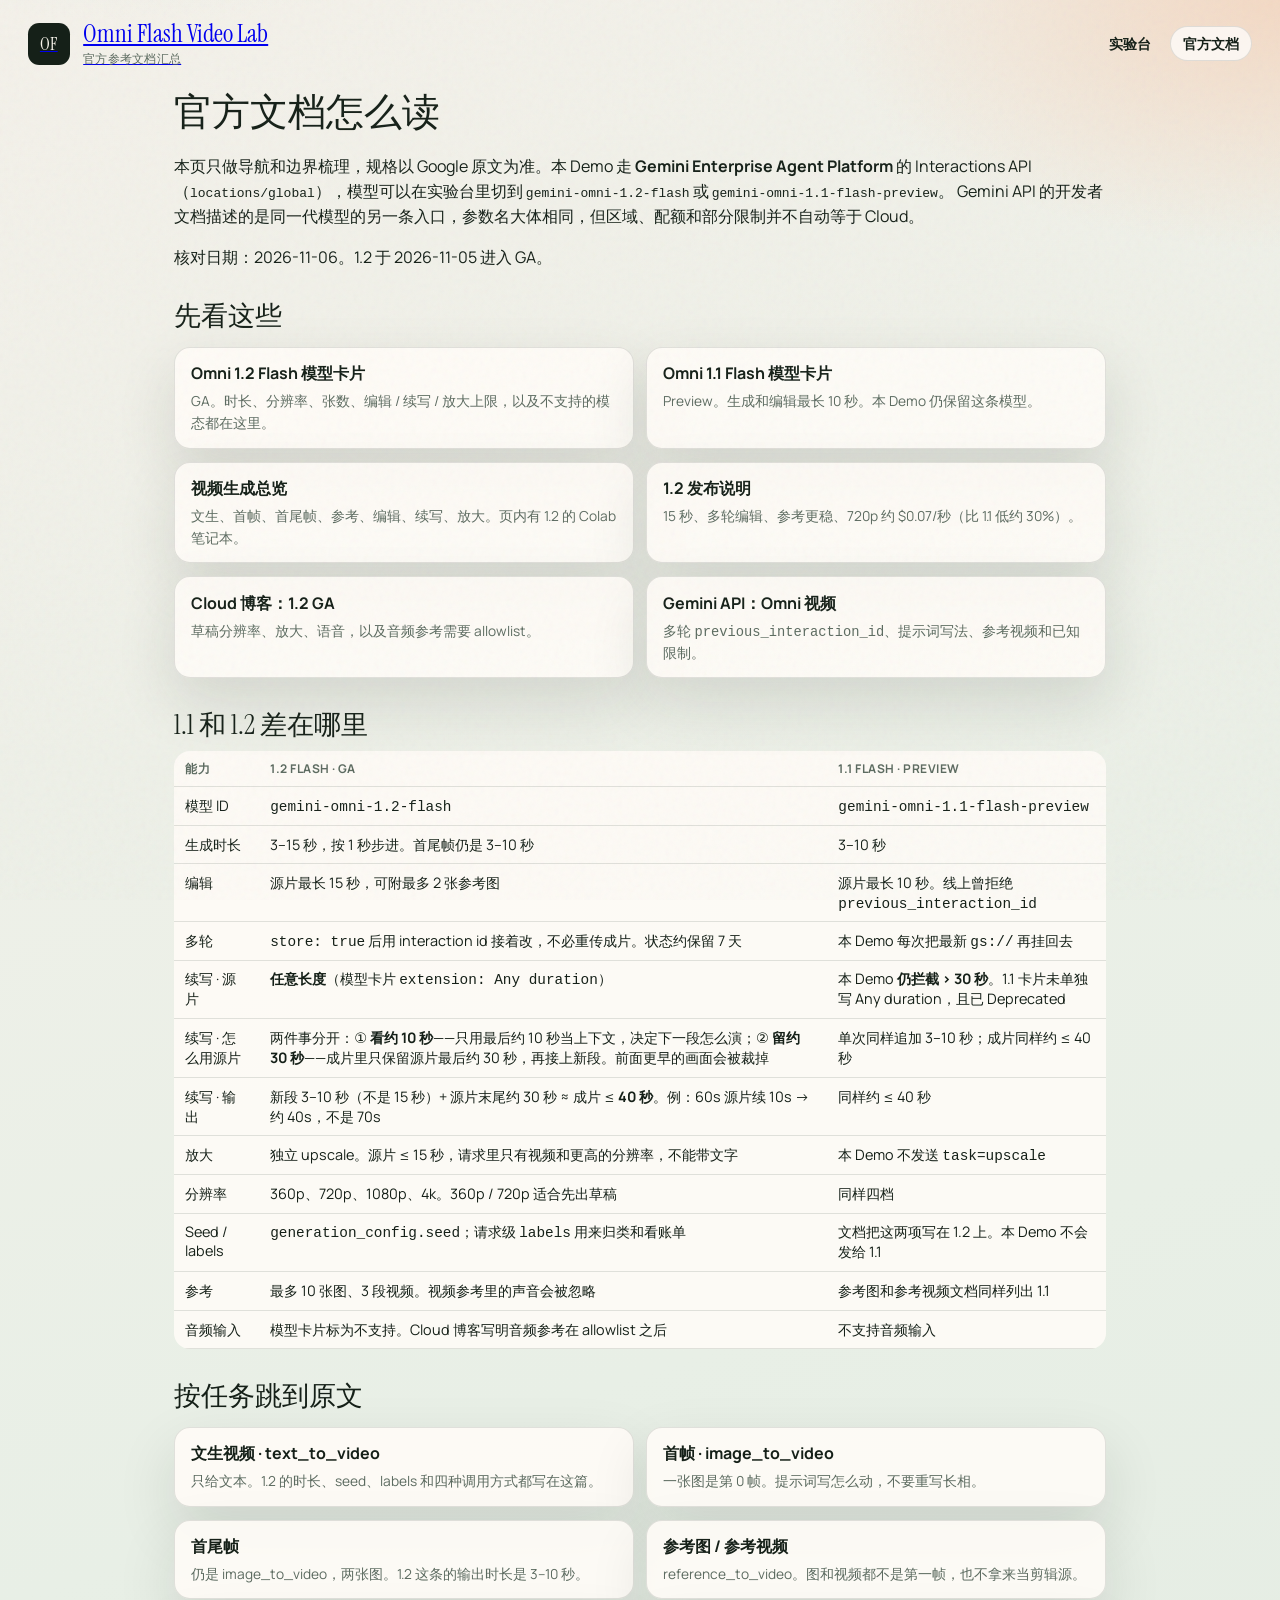
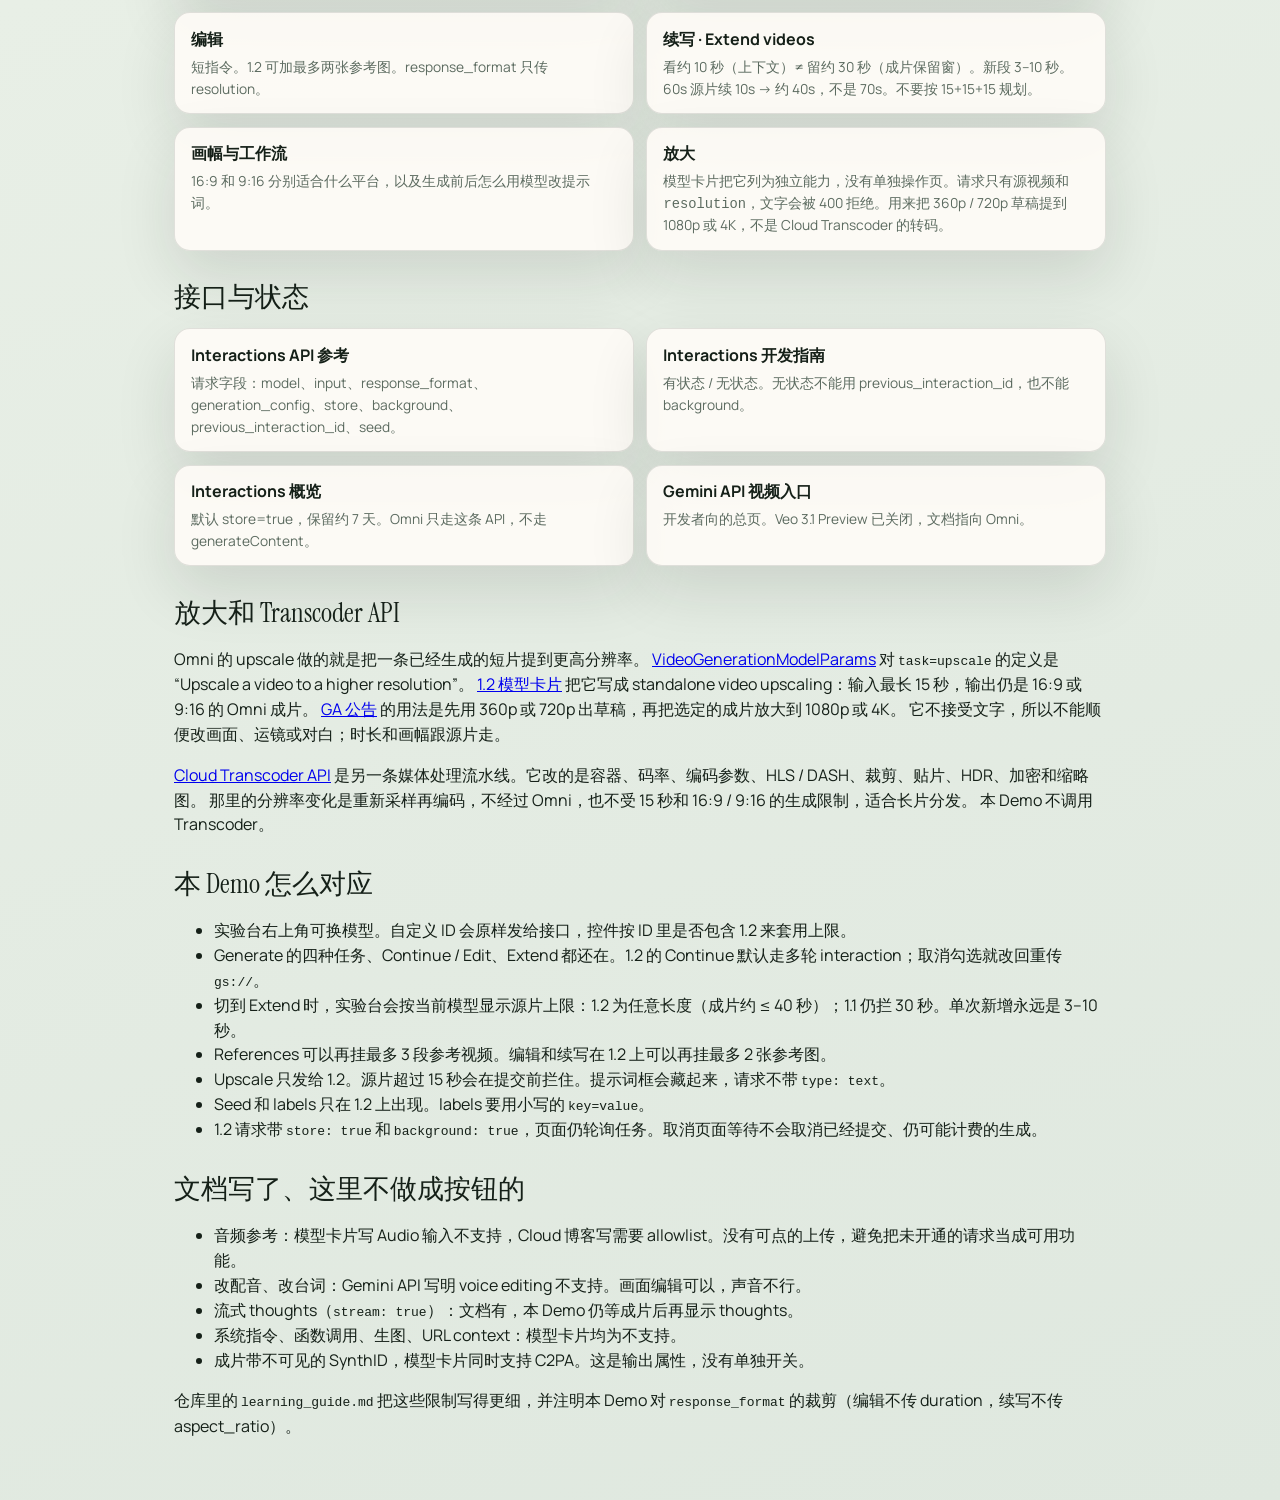
==== commit 5df78e65: "Clarify extend: watch last ~10s vs keep last ~30s. Separate the context window from the output keep " ====
--- a/static/docs.html
+++ b/static/docs.html
@@ -104,13 +104,18 @@
           </tr>
           <tr>
             <td>续写 · 源片</td>
-            <td><strong>任意长度</strong>（模型卡片 <code>extension: Any duration</code>）。只用最后约 10 秒做上下文</td>
+            <td><strong>任意长度</strong>（模型卡片 <code>extension: Any duration</code>）</td>
             <td>本 Demo <strong>仍拦截 &gt; 30 秒</strong>。1.1 卡片未单独写 Any duration，且已 Deprecated</td>
           </tr>
           <tr>
+            <td>续写 · 怎么用源片</td>
+            <td>两件事分开：① <strong>看约 10 秒</strong>——只用最后约 10 秒当上下文，决定下一段怎么演；② <strong>留约 30 秒</strong>——成片里只保留源片最后约 30 秒，再接上新段。前面更早的画面会被裁掉</td>
+            <td>单次同样追加 3–10 秒；成片同样约 ≤ 40 秒</td>
+          </tr>
+          <tr>
             <td>续写 · 输出</td>
-            <td>单次追加 3–10 秒（不是 15 秒），拼到源片最后约 30 秒上，成片约 ≤ <strong>40 秒</strong></td>
-            <td>同样是单次 3–10 秒、成片约 ≤ 40 秒</td>
+            <td>新段 3–10 秒（不是 15 秒）+ 源片末尾约 30 秒 ≈ 成片 ≤ <strong>40 秒</strong>。例：60s 源片续 10s → 约 40s，不是 70s</td>
+            <td>同样约 ≤ 40 秒</td>
           </tr>
           <tr>
             <td>放大</td>
@@ -165,7 +170,7 @@
         </a>
         <a class="doc-card" href="https://docs.cloud.google.com/gemini-enterprise-agent-platform/models/video/extend-videos" target="_blank" rel="noreferrer">
           <strong>续写 · Extend videos</strong>
-          <span>1.2 源片可为任意长度；单次只加 3–10 秒，成片约 ≤ 40 秒。60s 源片再续 10s 仍约出 40s。不要按 15+15+15 规划。</span>
+          <span>看约 10 秒（上下文）≠ 留约 30 秒（成片保留窗）。新段 3–10 秒。60s 源片续 10s → 约 40s，不是 70s。不要按 15+15+15 规划。</span>
         </a>
         <a class="doc-card" href="https://docs.cloud.google.com/gemini-enterprise-agent-platform/models/video/best-practice" target="_blank" rel="noreferrer">
           <strong>画幅与工作流</strong>
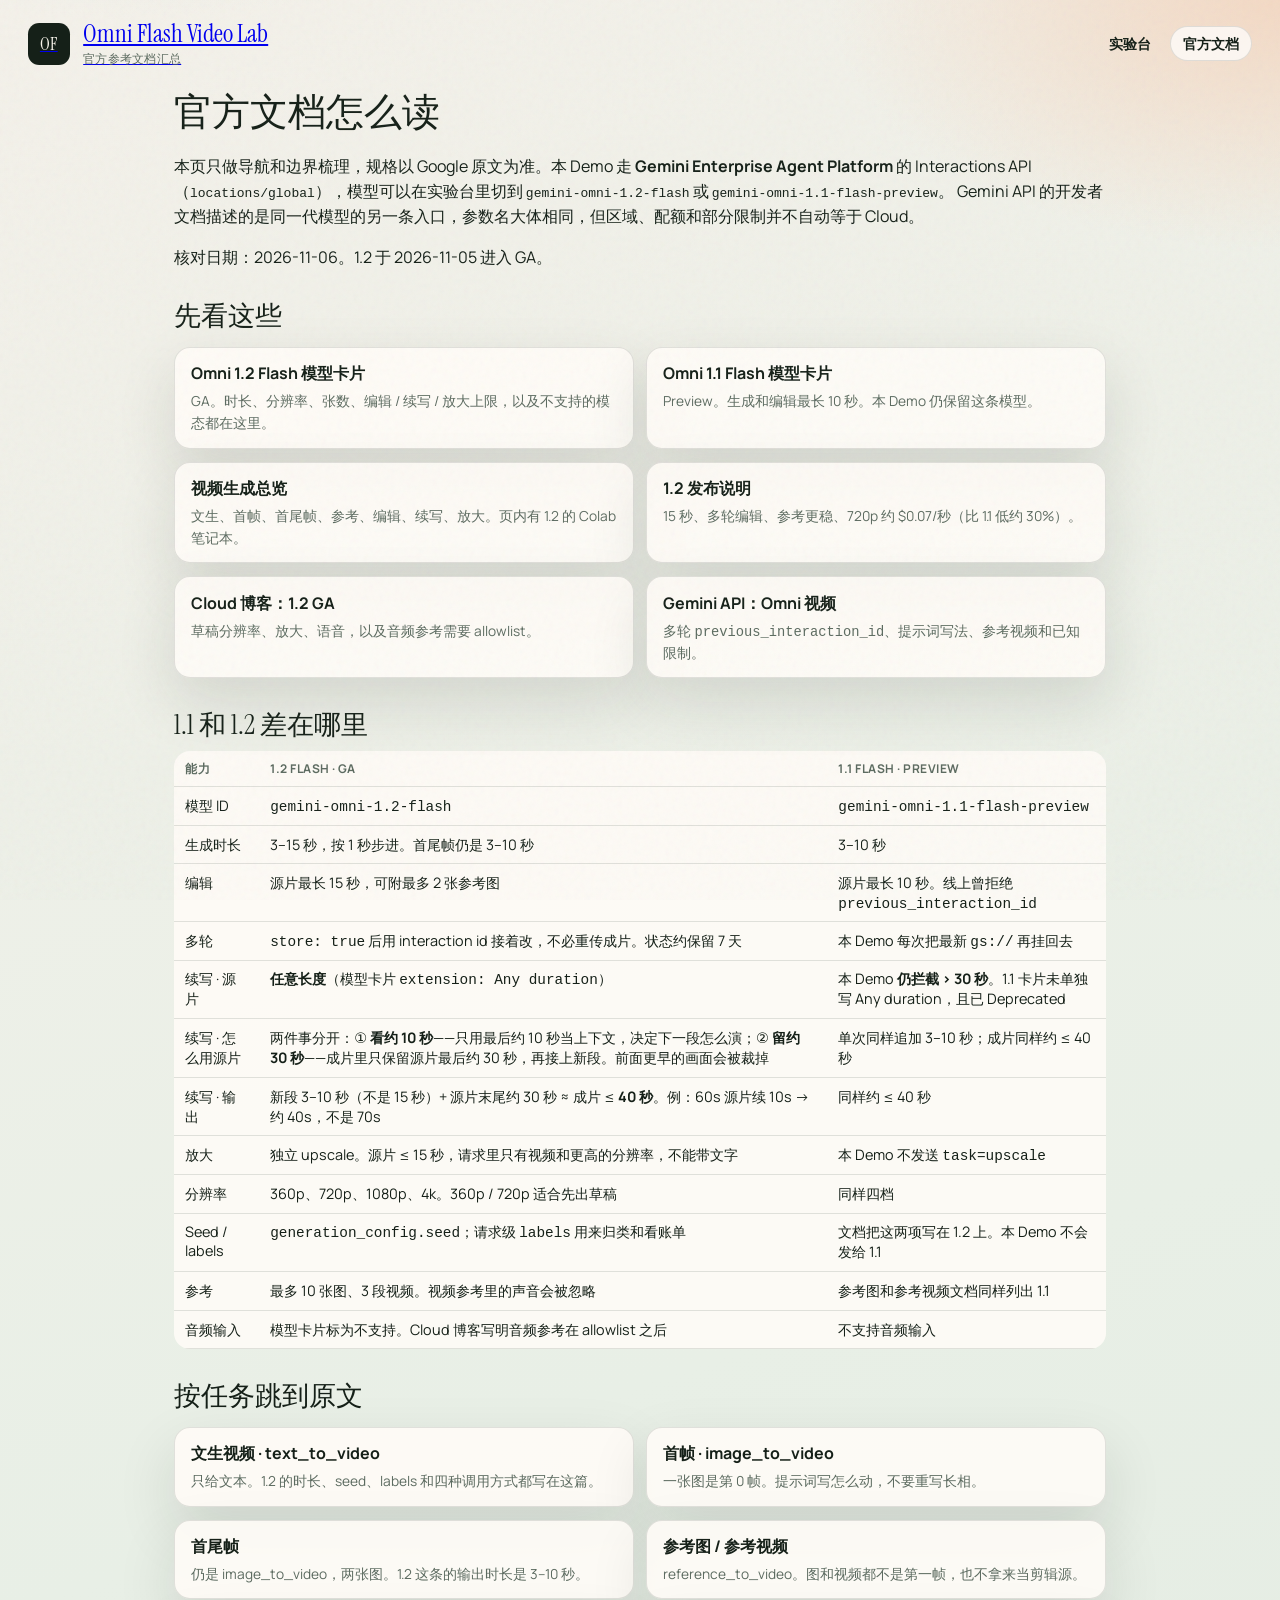
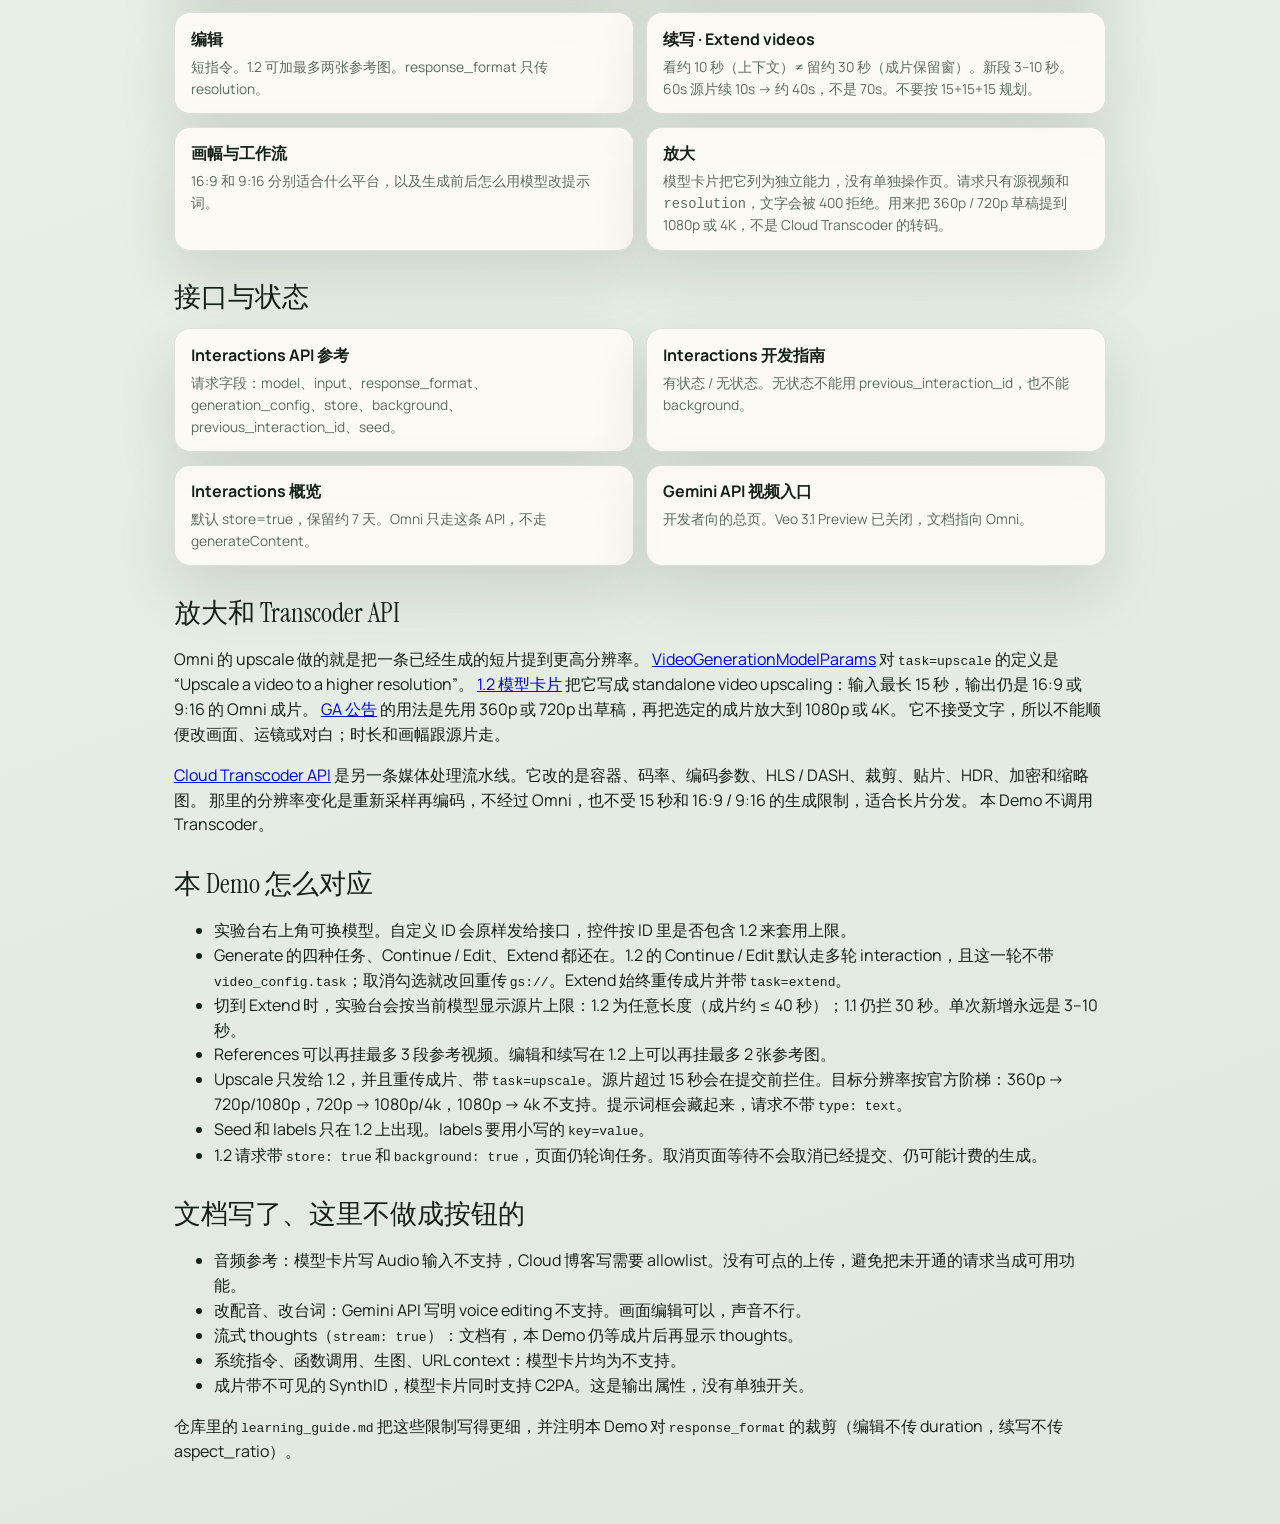
==== commit df1e0af2: "Keep Omni follow-up fields from contradicting each other. Edit can continue a stored interaction onl" ====
--- a/static/docs.html
+++ b/static/docs.html
@@ -223,10 +223,10 @@
       <h2>本 Demo 怎么对应</h2>
       <ul>
         <li>实验台右上角可换模型。自定义 ID 会原样发给接口，控件按 ID 里是否包含 1.2 来套用上限。</li>
-        <li>Generate 的四种任务、Continue / Edit、Extend 都还在。1.2 的 Continue 默认走多轮 interaction；取消勾选就改回重传 <code>gs://</code>。</li>
+        <li>Generate 的四种任务、Continue / Edit、Extend 都还在。1.2 的 Continue / Edit 默认走多轮 interaction，且这一轮不带 <code>video_config.task</code>；取消勾选就改回重传 <code>gs://</code>。Extend 始终重传成片并带 <code>task=extend</code>。</li>
         <li>切到 Extend 时，实验台会按当前模型显示源片上限：1.2 为任意长度（成片约 ≤ 40 秒）；1.1 仍拦 30 秒。单次新增永远是 3–10 秒。</li>
         <li>References 可以再挂最多 3 段参考视频。编辑和续写在 1.2 上可以再挂最多 2 张参考图。</li>
-        <li>Upscale 只发给 1.2。源片超过 15 秒会在提交前拦住。提示词框会藏起来，请求不带 <code>type: text</code>。</li>
+        <li>Upscale 只发给 1.2，并且重传成片、带 <code>task=upscale</code>。源片超过 15 秒会在提交前拦住。目标分辨率按官方阶梯：360p → 720p/1080p，720p → 1080p/4k，1080p → 4k 不支持。提示词框会藏起来，请求不带 <code>type: text</code>。</li>
         <li>Seed 和 labels 只在 1.2 上出现。labels 要用小写的 <code>key=value</code>。</li>
         <li>1.2 请求带 <code>store: true</code> 和 <code>background: true</code>，页面仍轮询任务。取消页面等待不会取消已经提交、仍可能计费的生成。</li>
       </ul>
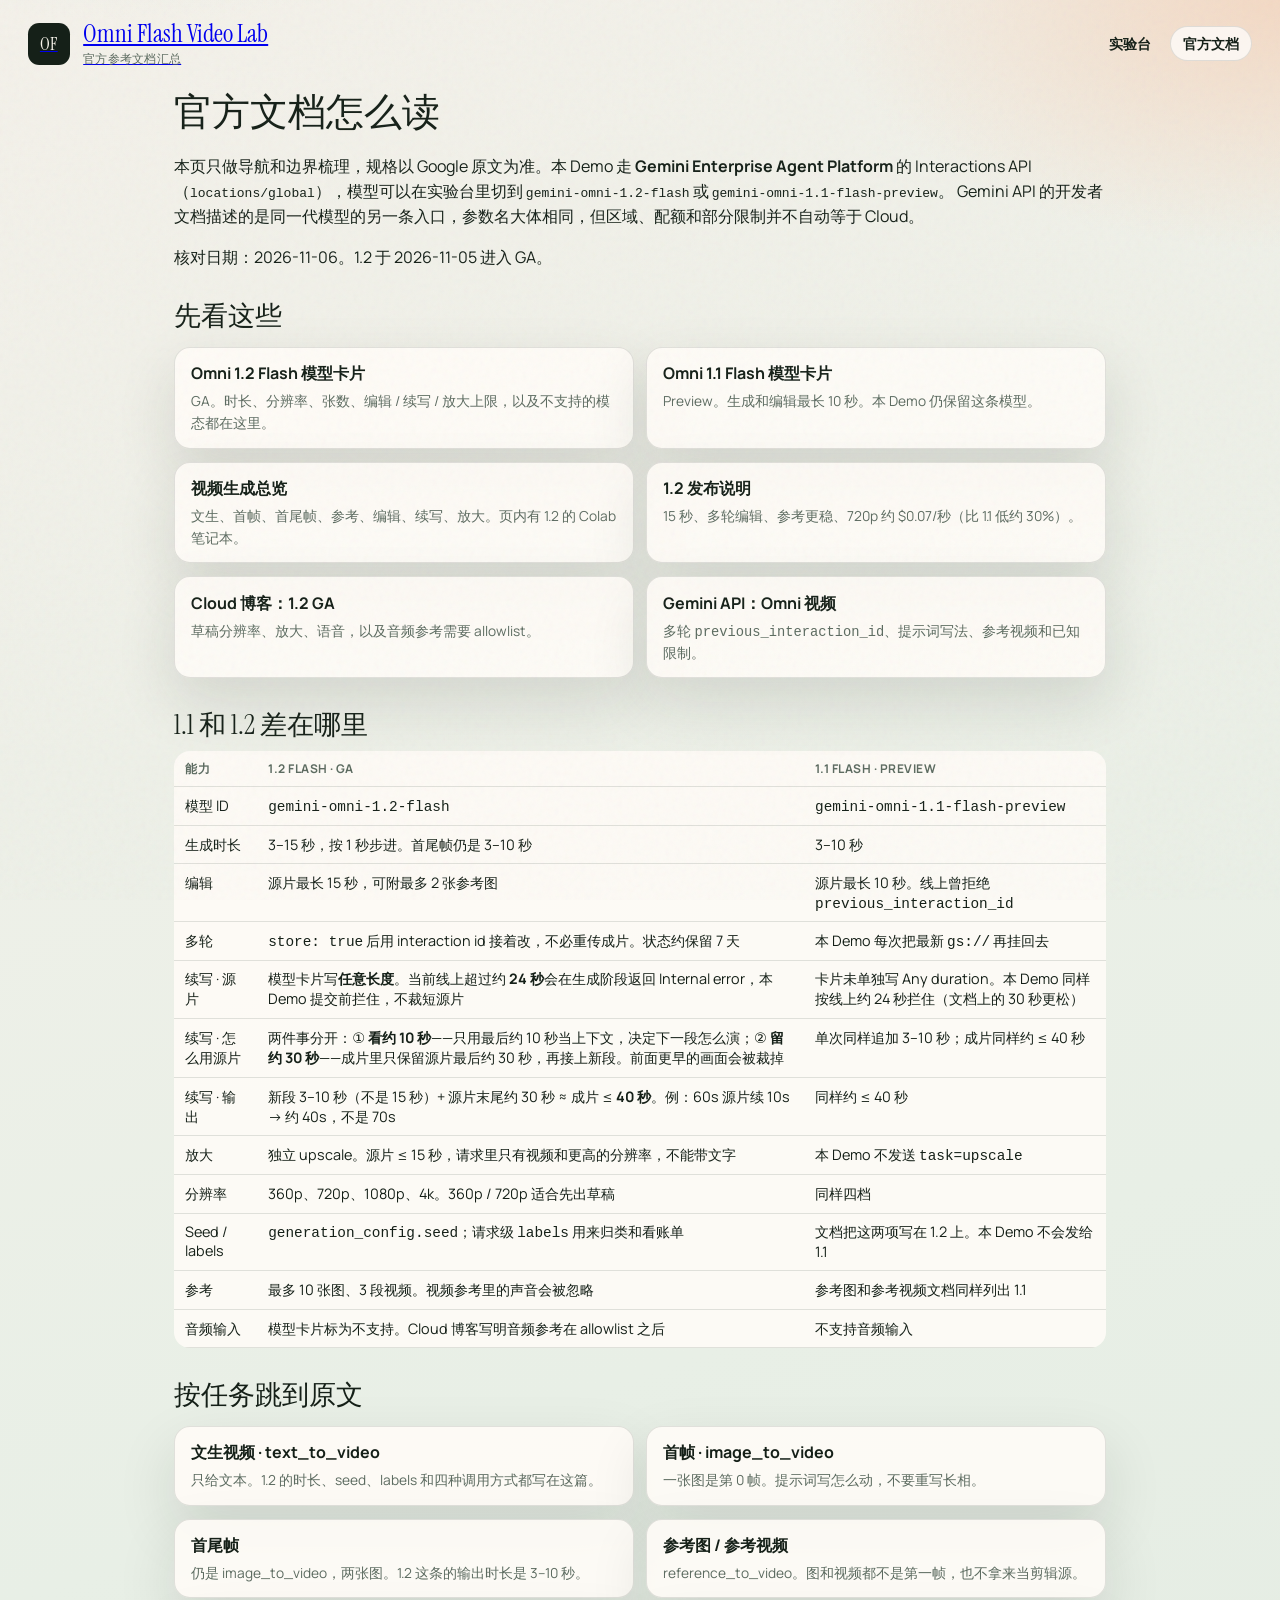
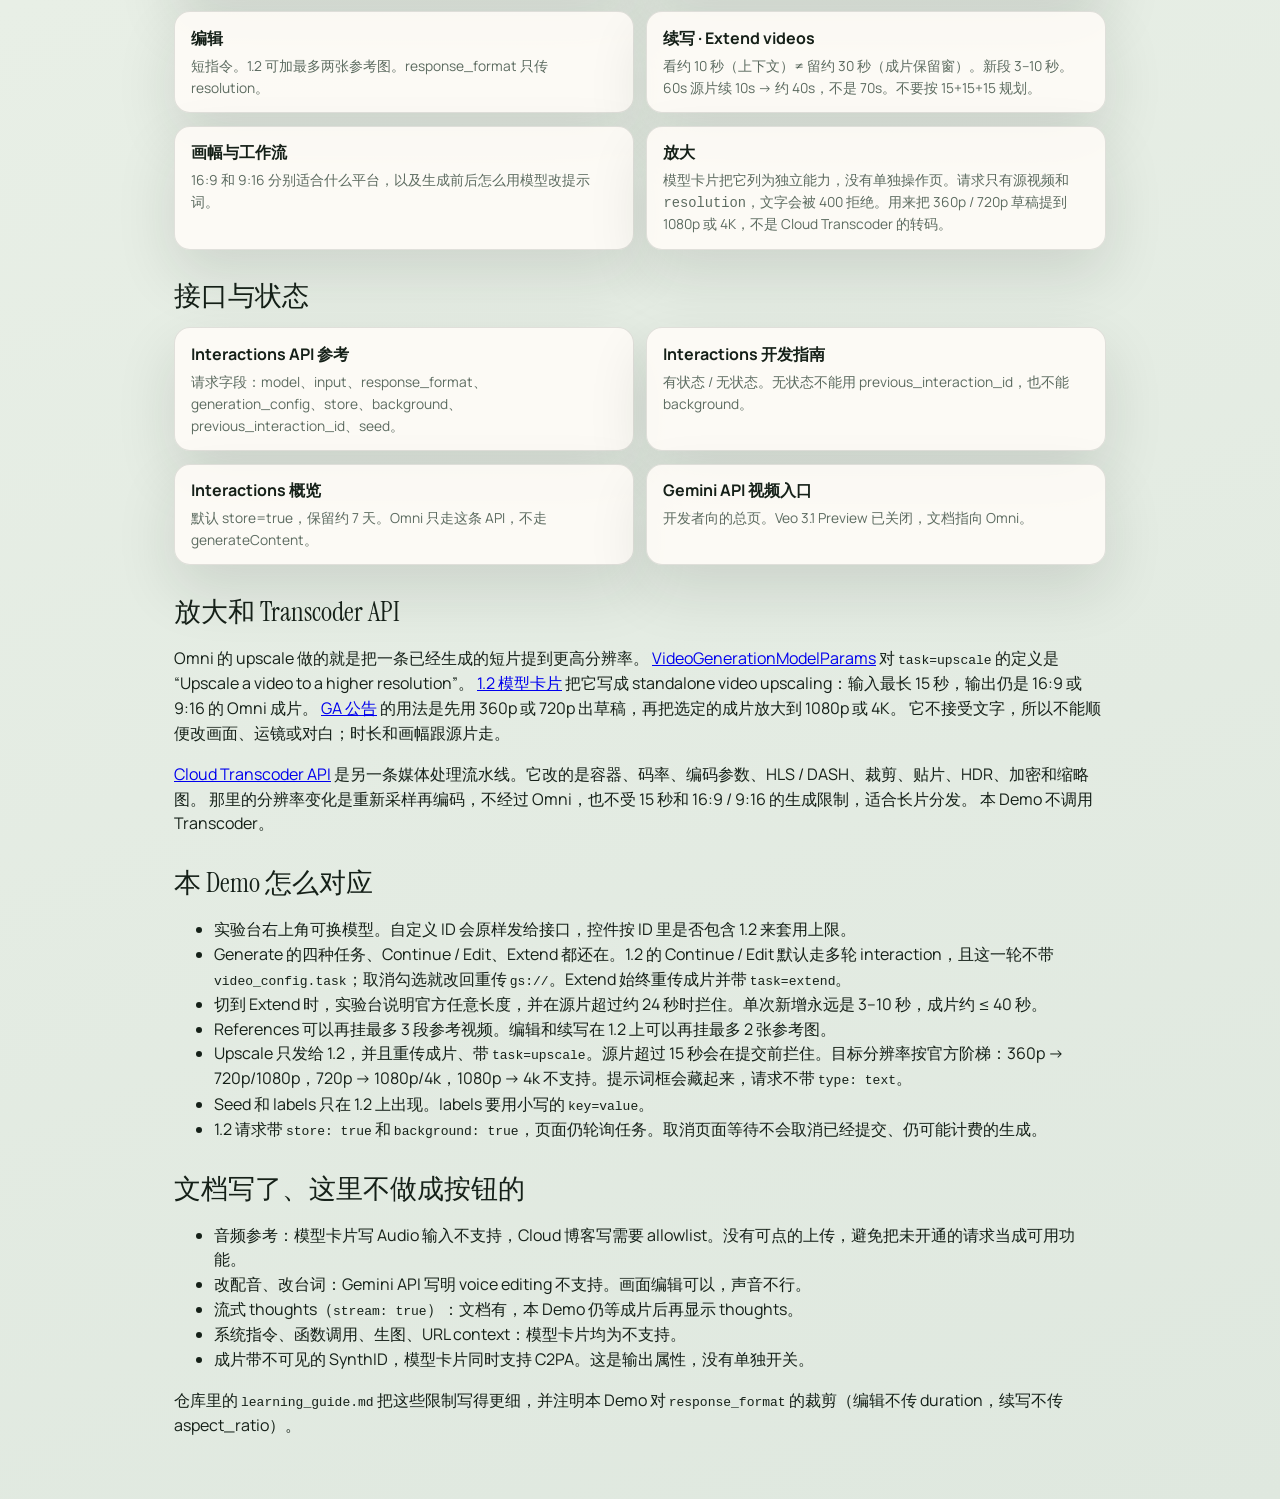
==== commit b5bd7356: "Refuse Omni extend when the source is past the live limit. A 30s progressive clip fails in generatio" ====
--- a/static/docs.html
+++ b/static/docs.html
@@ -104,8 +104,8 @@
           </tr>
           <tr>
             <td>续写 · 源片</td>
-            <td><strong>任意长度</strong>（模型卡片 <code>extension: Any duration</code>）</td>
-            <td>本 Demo <strong>仍拦截 &gt; 30 秒</strong>。1.1 卡片未单独写 Any duration，且已 Deprecated</td>
+            <td>模型卡片写<strong>任意长度</strong>。当前线上超过约 <strong>24 秒</strong>会在生成阶段返回 Internal error，本 Demo 提交前拦住，不裁短源片</td>
+            <td>卡片未单独写 Any duration。本 Demo 同样按线上约 24 秒拦住（文档上的 30 秒更松）</td>
           </tr>
           <tr>
             <td>续写 · 怎么用源片</td>
@@ -224,7 +224,7 @@
       <ul>
         <li>实验台右上角可换模型。自定义 ID 会原样发给接口，控件按 ID 里是否包含 1.2 来套用上限。</li>
         <li>Generate 的四种任务、Continue / Edit、Extend 都还在。1.2 的 Continue / Edit 默认走多轮 interaction，且这一轮不带 <code>video_config.task</code>；取消勾选就改回重传 <code>gs://</code>。Extend 始终重传成片并带 <code>task=extend</code>。</li>
-        <li>切到 Extend 时，实验台会按当前模型显示源片上限：1.2 为任意长度（成片约 ≤ 40 秒）；1.1 仍拦 30 秒。单次新增永远是 3–10 秒。</li>
+        <li>切到 Extend 时，实验台说明官方任意长度，并在源片超过约 24 秒时拦住。单次新增永远是 3–10 秒，成片约 ≤ 40 秒。</li>
         <li>References 可以再挂最多 3 段参考视频。编辑和续写在 1.2 上可以再挂最多 2 张参考图。</li>
         <li>Upscale 只发给 1.2，并且重传成片、带 <code>task=upscale</code>。源片超过 15 秒会在提交前拦住。目标分辨率按官方阶梯：360p → 720p/1080p，720p → 1080p/4k，1080p → 4k 不支持。提示词框会藏起来，请求不带 <code>type: text</code>。</li>
         <li>Seed 和 labels 只在 1.2 上出现。labels 要用小写的 <code>key=value</code>。</li>
--- a/static/style.css
+++ b/static/style.css
@@ -320,7 +320,7 @@
 
 .grid-3 {
   display: grid;
-  grid-template-columns: repeat(3, 1fr);
+  grid-template-columns: repeat(auto-fit, minmax(11rem, 1fr));
   gap: 0.75rem;
 }
 
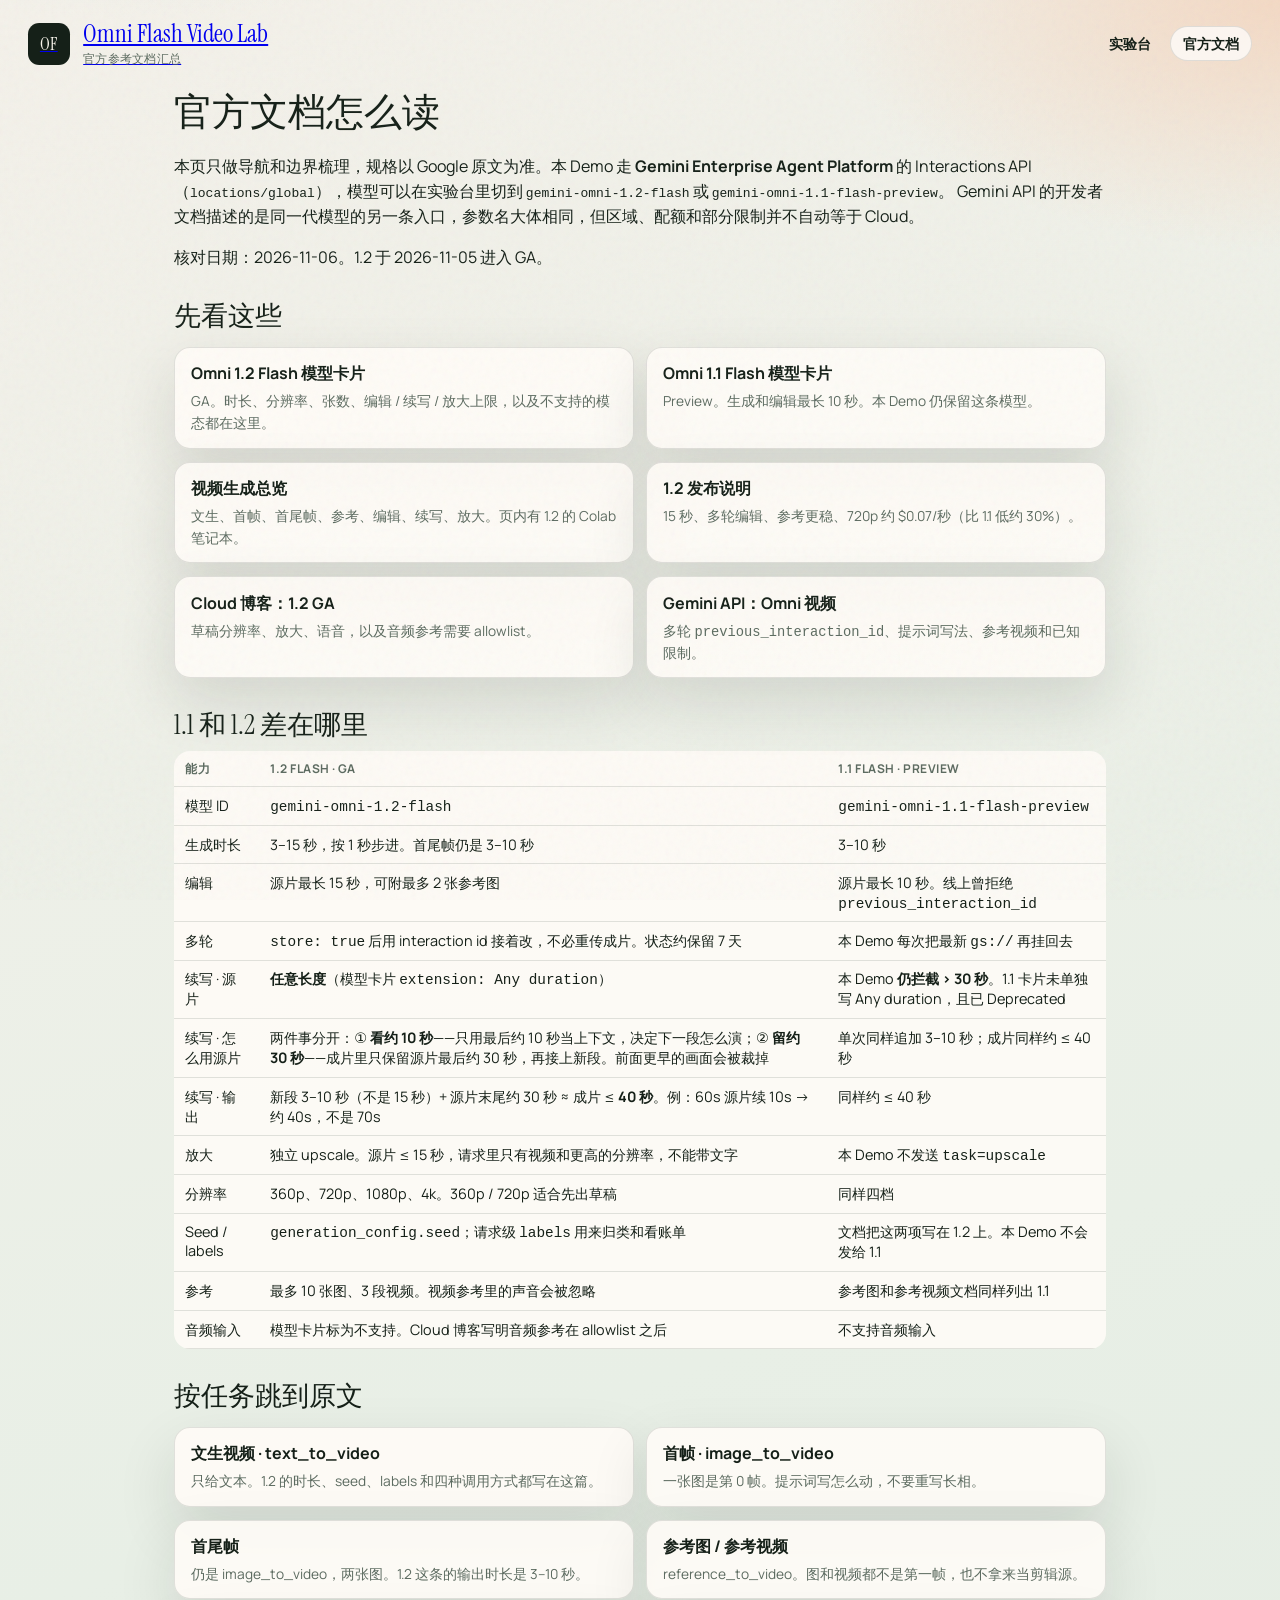
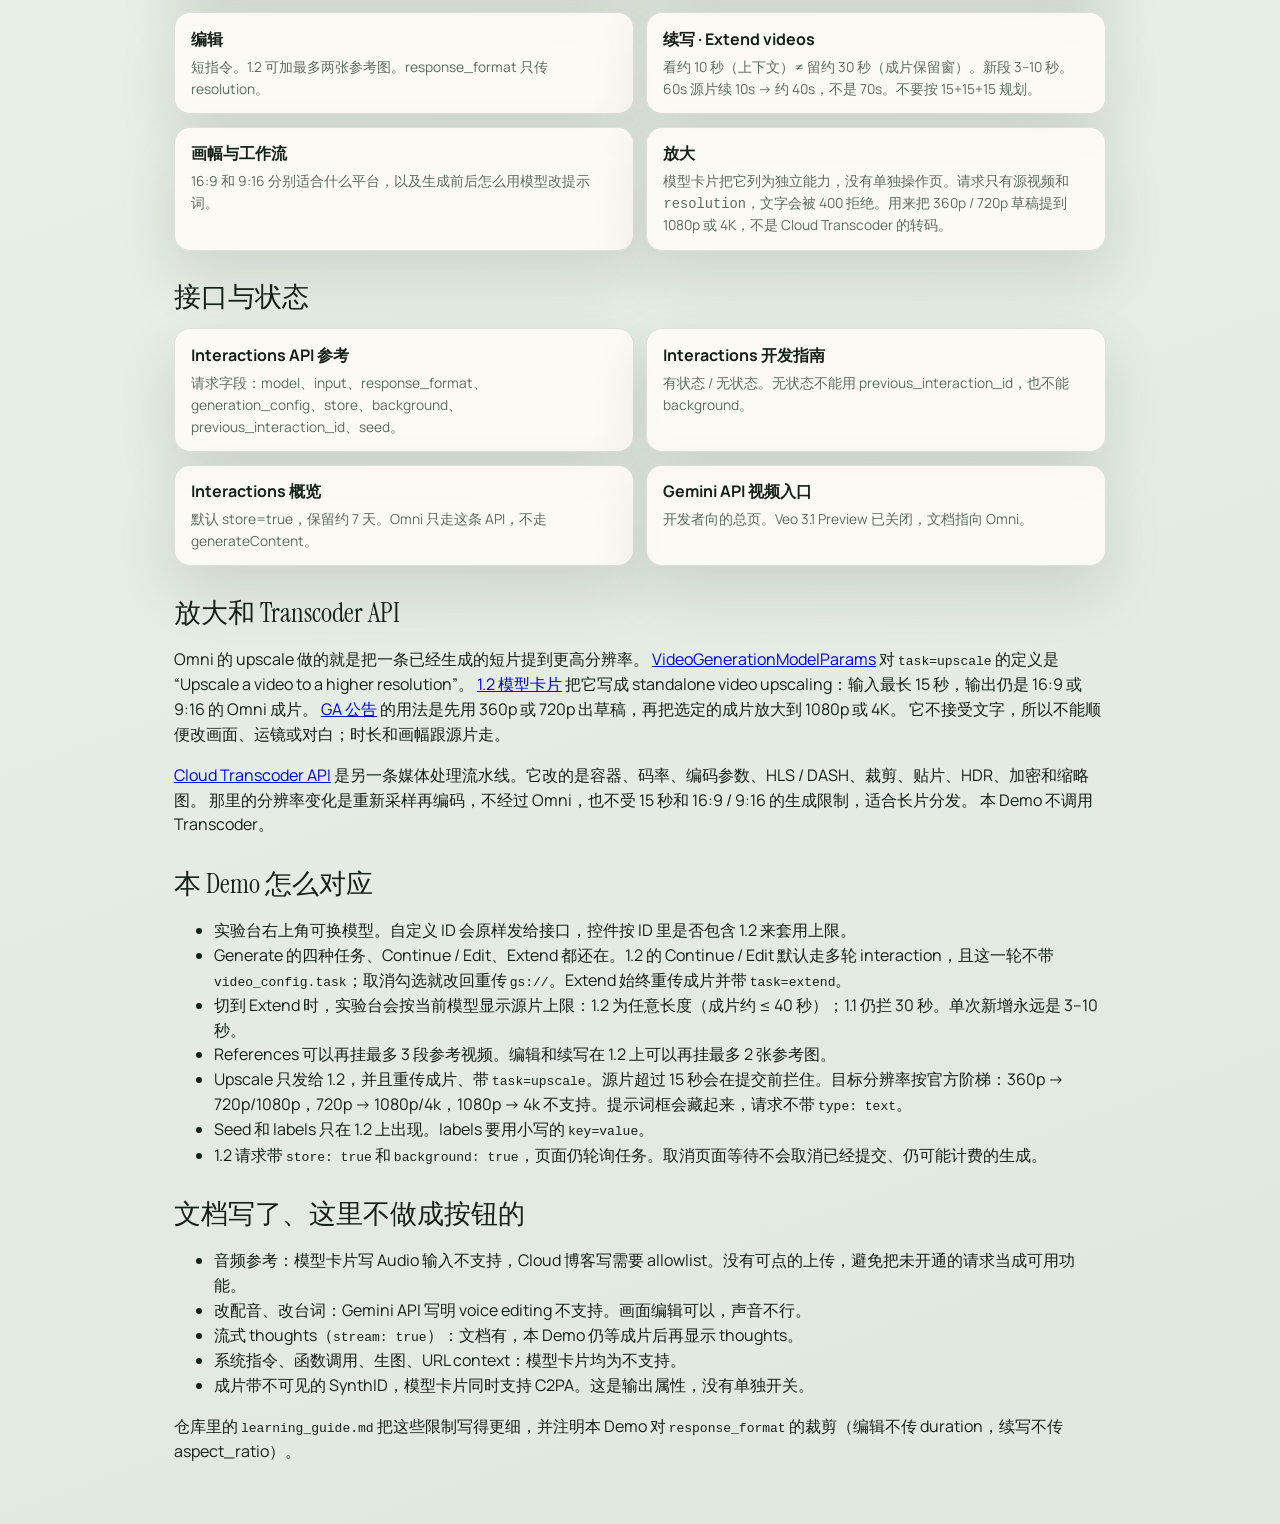
==== commit df75b68a: "Present Omni extend the way the official docs describe it. The demo again accepts any-length 1.2 sou" ====
--- a/static/docs.html
+++ b/static/docs.html
@@ -104,8 +104,8 @@
           </tr>
           <tr>
             <td>续写 · 源片</td>
-            <td>模型卡片写<strong>任意长度</strong>。当前线上超过约 <strong>24 秒</strong>会在生成阶段返回 Internal error，本 Demo 提交前拦住，不裁短源片</td>
-            <td>卡片未单独写 Any duration。本 Demo 同样按线上约 24 秒拦住（文档上的 30 秒更松）</td>
+            <td><strong>任意长度</strong>（模型卡片 <code>extension: Any duration</code>）</td>
+            <td>本 Demo <strong>仍拦截 &gt; 30 秒</strong>。1.1 卡片未单独写 Any duration，且已 Deprecated</td>
           </tr>
           <tr>
             <td>续写 · 怎么用源片</td>
@@ -224,7 +224,7 @@
       <ul>
         <li>实验台右上角可换模型。自定义 ID 会原样发给接口，控件按 ID 里是否包含 1.2 来套用上限。</li>
         <li>Generate 的四种任务、Continue / Edit、Extend 都还在。1.2 的 Continue / Edit 默认走多轮 interaction，且这一轮不带 <code>video_config.task</code>；取消勾选就改回重传 <code>gs://</code>。Extend 始终重传成片并带 <code>task=extend</code>。</li>
-        <li>切到 Extend 时，实验台说明官方任意长度，并在源片超过约 24 秒时拦住。单次新增永远是 3–10 秒，成片约 ≤ 40 秒。</li>
+        <li>切到 Extend 时，实验台会按当前模型显示源片上限：1.2 为任意长度（成片约 ≤ 40 秒）；1.1 仍拦 30 秒。单次新增永远是 3–10 秒。</li>
         <li>References 可以再挂最多 3 段参考视频。编辑和续写在 1.2 上可以再挂最多 2 张参考图。</li>
         <li>Upscale 只发给 1.2，并且重传成片、带 <code>task=upscale</code>。源片超过 15 秒会在提交前拦住。目标分辨率按官方阶梯：360p → 720p/1080p，720p → 1080p/4k，1080p → 4k 不支持。提示词框会藏起来，请求不带 <code>type: text</code>。</li>
         <li>Seed 和 labels 只在 1.2 上出现。labels 要用小写的 <code>key=value</code>。</li>
